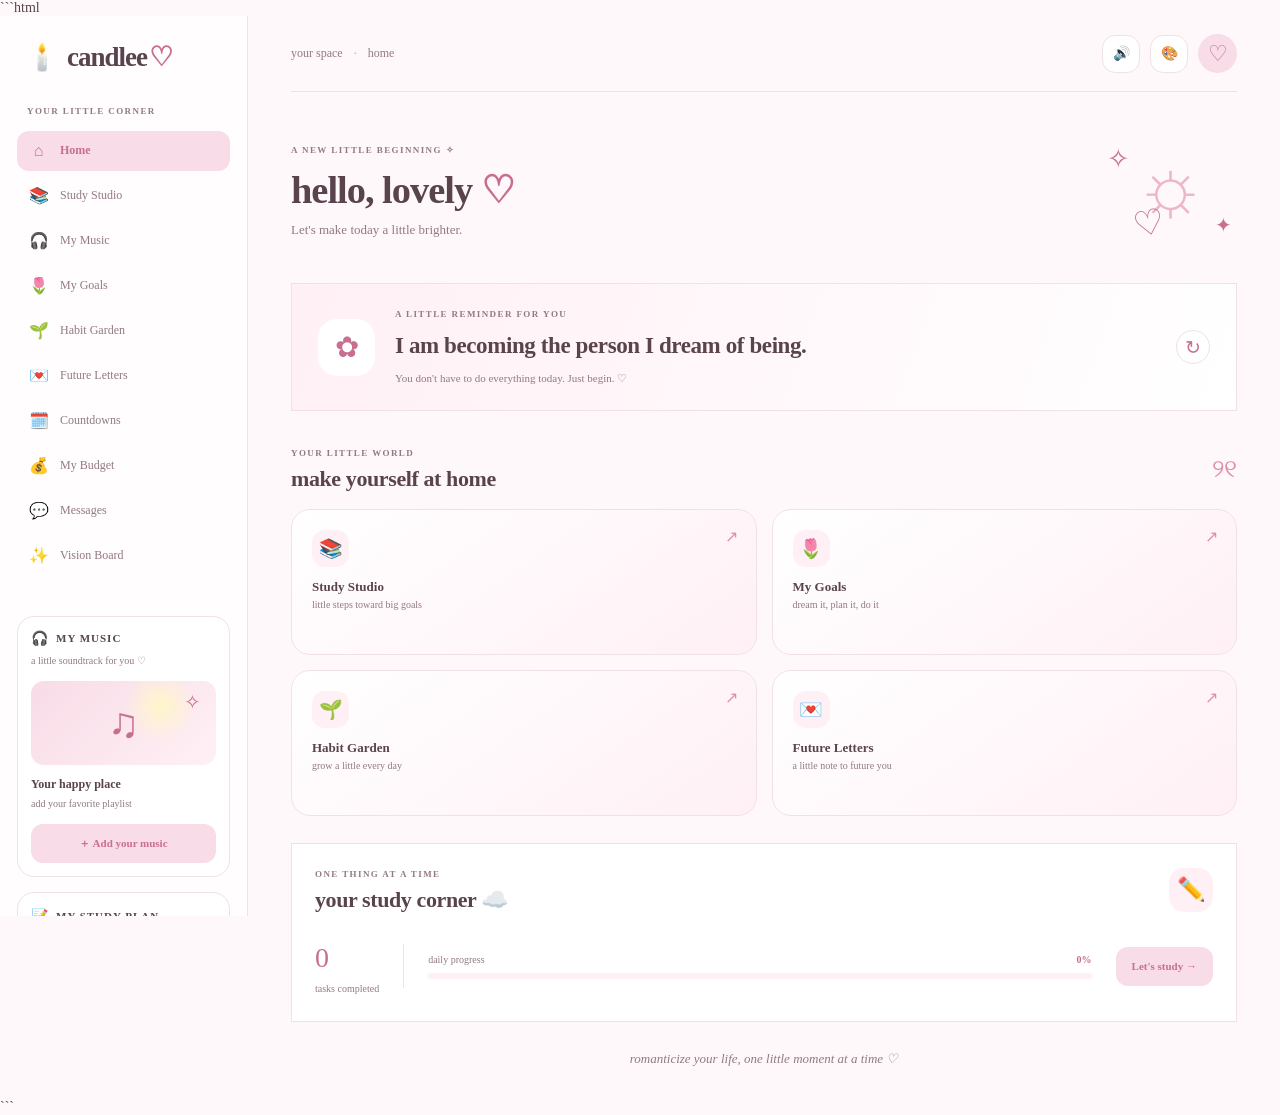
==== index.html @ 2b395d48 "Rename Index.html to index.html" ====
```html
<!DOCTYPE html>
<html lang="en">
<head>
  <meta charset="UTF-8">
  <meta name="viewport" content="width=device-width, initial-scale=1.0">

  <title>Candlee ♡ A Little Light for Your Everyday</title>

  <meta name="description" content="Your cozy personal space for studying, dreaming, building habits, and becoming who you want to be.">

  <link rel="preconnect" href="https://fonts.googleapis.com">
  <link rel="preconnect" href="https://fonts.gstatic.com" crossorigin>

  <link href="https://fonts.googleapis.com/css2?family=DM+Sans:wght@400;500;600;700&family=Playfair+Display:ital,wght@0,500;0,600;0,700;1,500&display=swap" rel="stylesheet">

  <link rel="stylesheet" href="style.css">
</head>

<body data-theme="pink">

  <div class="app-shell">

    <!-- SIDEBAR -->
    <aside class="sidebar">

      <a href="#" class="brand" aria-label="Candlee home">
        <span class="brand-icon">🕯️</span>
        <span class="brand-name">candlee<span class="brand-heart">♡</span></span>
      </a>

      <p class="sidebar-caption">YOUR LITTLE CORNER</p>

      <nav class="navigation" aria-label="Main navigation">

        <button class="nav-item active" data-page="home">
          <span>⌂</span> Home
        </button>

        <button class="nav-item" data-page="study">
          <span>📚</span> Study Studio
        </button>

        <button class="nav-item" data-page="music">
          <span>🎧</span> My Music
        </button>

        <button class="nav-item" data-page="goals">
          <span>🌷</span> My Goals
        </button>

        <button class="nav-item" data-page="habits">
          <span>🌱</span> Habit Garden
        </button>

        <button class="nav-item" data-page="letters">
          <span>💌</span> Future Letters
        </button>

        <button class="nav-item" data-page="countdowns">
          <span>🗓️</span> Countdowns
        </button>

        <button class="nav-item" data-page="budget">
          <span>💰</span> My Budget
        </button>

        <button class="nav-item" data-page="messages">
          <span>💬</span> Messages
        </button>

        <button class="nav-item" data-page="vision">
          <span>✨</span> Vision Board
        </button>

      </nav>

      <div class="sidebar-divider"></div>

      <!-- MINI MUSIC PLAYER -->
      <section class="mini-widget music-widget">

        <div class="widget-heading">
          <span>🎧</span>
          <h3>MY MUSIC</h3>
        </div>

        <p class="widget-subtitle">a little soundtrack for you ♡</p>

        <div class="music-art" aria-hidden="true">
          <span>♫</span>
          <span class="music-sparkle">✧</span>
        </div>

        <p class="music-title" id="playlist-name">Your happy place</p>
        <p class="music-description" id="playlist-description">
          add your favorite playlist
        </p>

        <button class="soft-button full-button" id="add-music-button">
          ＋ Add your music
        </button>

        <div class="music-embed" id="music-embed"></div>

        <div class="music-settings" id="music-settings" hidden>
          <label for="spotify-link">Spotify playlist link</label>

          <input
            type="url"
            id="spotify-link"
            placeholder="Paste your playlist link..."
          >

          <button class="soft-button full-button" id="save-music-button">
            Add playlist ♡
          </button>

          <button class="text-button full-button" id="cancel-music-button">
            Cancel
          </button>

          <p class="tiny-note">
            You can also explore account connection options in a future update.
          </p>
        </div>

      </section>

      <!-- MINI STUDY PLAN -->
      <section class="mini-widget study-widget">

        <button class="widget-heading study-widget-toggle" id="study-widget-toggle" aria-expanded="true">
          <span>📝</span>
          <h3>MY STUDY PLAN</h3>
          <span class="expand-icon" id="expand-icon">⌄</span>
        </button>

        <p class="widget-subtitle" id="study-date-label">
          little steps, big dreams ♡
        </p>

        <div id="mini-study-content">

          <div class="progress-info">
            <span>Today's progress</span>
            <span id="mini-progress-text">0%</span>
          </div>

          <div class="progress-track">
            <div class="progress-fill" id="mini-progress-fill"></div>
          </div>

          <div id="mini-task-list" class="mini-task-list"></div>

          <button class="text-button full-button" data-page="study">
            Open Study Studio →
          </button>

        </div>

      </section>

      <div class="sidebar-footer">
        <span class="footer-sparkle">✧</span>
        made with a little love
        <span class="footer-heart">♡</span>
      </div>

    </aside>

    <!-- MAIN CONTENT -->
    <main class="main-content">

      <header class="topbar">

        <div class="breadcrumb">
          <span>your space</span>
          <span class="breadcrumb-dot">·</span>
          <span id="current-section">home</span>
        </div>

        <div class="topbar-actions">

          <button class="icon-button" id="sound-toggle" title="Toggle button sounds" aria-label="Toggle button sounds">
            🔊
          </button>

          <button class="icon-button" id="theme-open-button" title="Change theme" aria-label="Change theme">
            🎨
          </button>

          <div class="profile-avatar" title="Your personal space">♡</div>

        </div>

      </header>

      <!-- HOME PAGE -->
      <section class="page active-page" id="page-home">

        <div class="welcome-row">

          <div>
            <p class="eyebrow">A NEW LITTLE BEGINNING ✧</p>

            <h1 id="welcome-heading">
              hello, lovely<span class="heading-flower"> ♡</span>
            </h1>

            <p class="welcome-subtitle">
              Let's make today a little brighter.
            </p>
          </div>

          <div class="welcome-decoration" aria-hidden="true">
            <span class="decoration-sun">☼</span>
            <span class="decoration-star star-one">✧</span>
            <span class="decoration-star star-two">✦</span>
            <span class="decoration-heart">♡</span>
          </div>

        </div>

        <!-- DAILY AFFIRMATION -->
        <section class="affirmation-card">

          <div class="affirmation-icon">✿</div>

          <div class="affirmation-copy">
            <p class="eyebrow">A LITTLE REMINDER FOR YOU</p>

            <h2 id="affirmation-text">
              I am becoming the person I dream of being.
            </h2>

            <p>You don't have to do everything today. Just begin. ♡</p>
          </div>

          <button class="affirmation-refresh" id="new-affirmation" title="New affirmation" aria-label="Show another affirmation">
            ↻
          </button>

        </section>

        <!-- QUICK ACCESS CARDS -->
        <div class="section-heading">

          <div>
            <p class="eyebrow">YOUR LITTLE WORLD</p>
            <h2>make yourself at home</h2>
          </div>

          <span class="heading-decoration">୨୧</span>

        </div>

        <div class="quick-grid">

          <button class="quick-card study-card" data-page="study">
            <span class="quick-icon">📚</span>
            <span class="quick-title">Study Studio</span>
            <span class="quick-description">little steps toward big goals</span>
            <span class="quick-arrow">↗</span>
          </button>

          <button class="quick-card goals-card" data-page="goals">
            <span class="quick-icon">🌷</span>
            <span class="quick-title">My Goals</span>
            <span class="quick-description">dream it, plan it, do it</span>
            <span class="quick-arrow">↗</span>
          </button>

          <button class="quick-card habits-card" data-page="habits">
            <span class="quick-icon">🌱</span>
            <span class="quick-title">Habit Garden</span>
            <span class="quick-description">grow a little every day</span>
            <span class="quick-arrow">↗</span>
          </button>

          <button class="quick-card letters-card" data-page="letters">
            <span class="quick-icon">💌</span>
            <span class="quick-title">Future Letters</span>
            <span class="quick-description">a little note to future you</span>
            <span class="quick-arrow">↗</span>
          </button>

        </div>

        <!-- STUDY SUMMARY -->
        <section class="home-study-card">

          <div class="study-summary-top">

            <div>
              <p class="eyebrow">ONE THING AT A TIME</p>
              <h2>your study corner ☁️</h2>
            </div>

            <span class="study-summary-icon">✏️</span>

          </div>

          <div class="study-summary-bottom">

            <div>
              <p class="summary-number" id="home-task-count">0</p>
              <p class="summary-label">tasks completed</p>
            </div>

            <div class="summary-divider"></div>

            <div class="summary-progress-area">
              <div class="progress-info">
                <span>daily progress</span>
                <span id="home-progress-text">0%</span>
              </div>

              <div class="progress-track">
                <div class="progress-fill" id="home-progress-fill"></div>
              </div>
            </div>

            <button class="soft-button" data-page="study">
              Let's study →
            </button>

          </div>

        </section>

        <p class="bottom-note">
          romanticize your life, one little moment at a time ♡
        </p>

      </section>

      <!-- STUDY STUDIO -->
      <section class="page" id="page-study">

        <div class="page-intro">
          <p class="eyebrow">YOUR COZY PRODUCTIVITY CORNER</p>
          <h1>Study Studio <span>📚</span></h1>
          <p>Small steps count. Let's make studying feel a little sweeter.</p>
        </div>

        <div class="study-layout">

          <section class="content-card study-tasks-card">

            <div class="card-title-row">
              <div>
                <p class="eyebrow">YOUR CHECKLIST</p>
                <h2>today's little tasks</h2>
              </div>

              <span>✿</span>
            </div>

            <form id="new-task-form" class="new-task-form">
              <label class="visually-hidden" for="new-task-input">New study task</label>

              <input
                type="text"
                id="new-task-input"
                placeholder="Add something to study..."
                maxlength="120"
                required
              >

              <button type="submit" class="soft-button">＋ Add</button>
            </form>

            <div class="full-task-list" id="full-task-list"></div>

            <p class="tiny-note">
              Your checklist is shared with the mini plan in your sidebar.
            </p>

          </section>

          <section class="content-card timer-card">

            <p class="eyebrow">A LITTLE FOCUS TIME</p>
            <h2>cozy focus timer ☁️</h2>

            <div class="timer-decoration">♡</div>

            <div class="timer-display" id="timer-display">25:00</div>

            <p class="timer-caption" id="timer-caption">one thing at a time.</p>

            <div class="timer-controls">
              <button class="soft-button" id="timer-start">Start</button>
              <button class="outline-button" id="timer-reset">Reset</button>
            </div>

            <div class="timer-presets">
              <button data-minutes="15">15 min</button>
              <button class="selected" data-minutes="25">25 min</button>
              <button data-minutes="45">45 min</button>
            </div>

          </section>

        </div>

        <section class="content-card study-coming-soon">

          <p class="eyebrow">MORE GOOD THINGS ARE GROWING</p>
          <h2>Your Study Studio is just getting started ✨</h2>

          <div class="coming-soon-grid">
            <div>🗂️<span>Flashcards</span></div>
            <div>✍️<span>Digital notes</span></div>
            <div>📝<span>Quiz maker</span></div>
            <div>📅<span>Study planner</span></div>
          </div>

        </section>

      </section>

      <!-- MUSIC PAGE -->
      <section class="page" id="page-music">

        <div class="page-intro">
          <p class="eyebrow">YOUR OWN LITTLE SOUNDTRACK</p>
          <h1>My Music <span>🎧</span></h1>
          <p>Choose the songs that make your world feel like yours.</p>
        </div>

        <section class="content-card">

          <h2>Bring your favorite playlist ♡</h2>

          <p class="body-copy">
            Add a Spotify playlist using its link. Candlee will display the official Spotify player.
          </p>

          <button class="soft-button" id="music-page-add">
            ＋ Add a Spotify playlist
          </button>

          <div id="music-page-embed" class="music-page-embed"></div>

          <div class="music-options-note">
            <span>🎵</span>
            <div>
              <strong>Your music, your way.</strong>
              <p>Connecting a Spotify account for playlist selection can be added in a later development phase.</p>
            </div>
          </div>

        </section>

      </section>

      <!-- GOALS PAGE -->
      <section class="page" id="page-goals">

        <div class="page-intro">
          <p class="eyebrow">DREAM A LITTLE BIGGER</p>
          <h1>My Goals <span>🌷</span></h1>
          <p>Your dreams deserve a little space to grow.</p>
        </div>

        <section class="content-card">

          <h2>My little goals</h2>

          <form id="goal-form" class="new-task-form">
            <label class="visually-hidden" for="goal-input">New goal</label>
            <input id="goal-input" type="text" placeholder="What's something you want to achieve?" maxlength="160" required>
            <button class="soft-button" type="submit">＋ Add goal</button>
          </form>

          <div id="goal-list" class="goal-list"></div>

        </section>

      </section>

      <!-- HABITS PAGE -->
      <section class="page" id="page-habits">

        <div class="page-intro">
          <p class="eyebrow">GENTLE GROWTH</p>
          <h1>Habit Garden <span>🌱</span></h1>
          <p>You don't need to bloom all at once.</p>
        </div>

        <section class="content-card">

          <h2>Today's habits</h2>

          <form id="habit-form" class="new-task-form">
            <label class="visually-hidden" for="habit-input">New daily habit</label>
            <input id="habit-input" type="text" placeholder="A habit you want to build..." maxlength="120" required>
            <button class="soft-button" type="submit">＋ Add habit</button>
          </form>

          <div id="habit-list" class="habit-list"></div>

        </section>

      </section>

      <!-- FUTURE LETTERS PAGE -->
      <section class="page" id="page-letters">

        <div class="page-intro">
          <p class="eyebrow">A LITTLE LOVE THROUGH TIME</p>
          <h1>Future Letters <span>💌</span></h1>
          <p>Leave a little piece of today's you for tomorrow's you.</p>
        </div>

        <section class="content-card">

          <h2>Write to your future self</h2>

          <form id="letter-form" class="stacked-form">

            <label for="letter-title">Letter title</label>
            <input id="letter-title" type="text" maxlength="100" placeholder="Dear future me..." required>

            <label for="letter-date">When should it open?</label>
            <input id="letter-date" type="date" required>

            <label for="letter-body">Your letter</label>
            <textarea id="letter-body" rows="6" maxlength="5000" placeholder="Write anything your heart needs to say..." required></textarea>

            <button type="submit" class="soft-button">Seal my letter 💌</button>

          </form>

          <div id="letter-list" class="letter-list"></div>

          <p class="security-note">
            Early preview: letters are stored in this browser and hidden until their date.
            This first version does not provide secure, server-enforced locking.
            Do not use it for secrets that must remain inaccessible before the opening date.
          </p>

        </section>

      </section>

      <!-- COUNTDOWNS PAGE -->
      <section class="page" id="page-countdowns">

        <div class="page-intro">
          <p class="eyebrow">ONE DAY AT A TIME</p>
          <h1>Countdowns <span>🗓️</span></h1>
          <p>Keep the important little moments in sight.</p>
        </div>

        <section class="content-card">

          <h2>Something to look forward to</h2>

          <form id="countdown-form" class="new-task-form">
            <label class="visually-hidden" for="countdown-title">Countdown title</label>
            <input id="countdown-title" type="text" placeholder="Exam, birthday, appointment..." maxlength="100" required>

            <label class="visually-hidden" for="countdown-date">Countdown date</label>
            <input id="countdown-date" type="datetime-local" required>

            <button type="submit" class="soft-button">＋ Add</button>
          </form>

          <div id="countdown-list" class="countdown-list"></div>

        </section>

      </section>

      <!-- BUDGET PAGE -->
      <section class="page" id="page-budget">

        <div class="page-intro">
          <p class="eyebrow">A LITTLE FINANCIAL PEACE</p>
          <h1>My Budget <span>💰</span></h1>
          <p>Small savings can grow into beautiful things.</p>
        </div>

        <section class="content-card">

          <h2>Your savings corner</h2>

          <div class="budget-summary">

            <div>
              <p class="eyebrow">TOTAL SAVED</p>
              <h2 id="budget-total">$0.00</h2>
            </div>

            <div>
              <p class="eyebrow">SAVINGS GOAL</p>
              <h2 id="budget-goal-display">$100.00</h2>
            </div>

          </div>

          <form id="budget-goal-form" class="new-task-form">
            <label class="visually-hidden" for="budget-goal-input">Savings goal in dollars</label>
            <input id="budget-goal-input" type="number" min="0" step="0.01" placeholder="Set savings goal ($)" required>
            <button class="soft-button" type="submit">Set goal</button>
          </form>

          <div class="progress-track budget-progress">
            <div class="progress-fill" id="budget-progress-fill"></div>
          </div>

          <form id="budget-entry-form" class="new-task-form budget-entry-form">
            <label class="visually-hidden" for="budget-entry-name">Transaction description</label>
            <input id="budget-entry-name" type="text" placeholder="What did you save or spend?" maxlength="120" required>

            <label class="visually-hidden" for="budget-entry-amount">Transaction amount</label>
            <input id="budget-entry-amount" type="number" min="0.01" step="0.01" placeholder="Amount ($)" required>

            <label class="visually-hidden" for="budget-entry-type">Transaction type</label>
            <select id="budget-entry-type">
              <option value="income">Saved / earned</option>
              <option value="expense">Spent</option>
            </select>

            <button type="submit" class="soft-button">＋ Add</button>
          </form>

          <div id="budget-entry-list" class="budget-entry-list"></div>

          <p class="security-note">
            This demo stores budget entries in this browser only. Avoid entering sensitive financial details.
          </p>

        </section>

      </section>

      <!-- MESSAGES PAGE -->
      <section class="page" id="page-messages">

        <div class="page-intro">
          <p class="eyebrow">A LITTLE NOTE CAN MEAN A LOT</p>
          <h1>Messages <span>💬</span></h1>
          <p>Make someone's day with a little kindness.</p>
        </div>

        <section class="content-card">

          <div class="message-placeholder">💌</div>

          <h2>Your message corner is coming soon.</h2>

          <p class="body-copy">
            We're saving this space for cute messages, customizable fonts, and themes.
            Real private messaging will need secure user accounts and a backend.
          </p>

          <div class="coming-soon-grid">
            <div>💗<span>Choose a theme</span></div>
            <div>✍️<span>Pick a font</span></div>
            <div>🎀<span>Send a note</span></div>
          </div>

        </section>

      </section>

      <!-- VISION BOARD PAGE -->
      <section class="page" id="page-vision">

        <div class="page-intro">
          <p class="eyebrow">PICTURE THE LIFE YOU WANT</p>
          <h1>Vision Board <span>✨</span></h1>
          <p>A little reminder of the things you're growing toward.</p>
        </div>

        <section class="content-card">

          <h2>Your dreams belong here</h2>

          <form id="vision-form" class="stacked-form">

            <label for="vision-title">Dream or intention</label>
            <input id="vision-title" type="text" maxlength="120" placeholder="My dream life includes..." required>

            <label for="vision-note">A little description</label>
            <textarea id="vision-note" rows="3" maxlength="500" placeholder="Why does this matter to me?"></textarea>

            <button type="submit" class="soft-button">＋ Add to my board</button>

          </form>

          <div id="vision-list" class="vision-list"></div>

        </section>

      </section>

      <!-- THEME MODAL -->
      <div class="modal-backdrop" id="theme-modal" hidden>

        <section class="theme-modal" role="dialog" aria-modal="true" aria-labelledby="theme-modal-title">

          <div class="modal-heading">
            <div>
              <p class="eyebrow">MAKE YOURSELF AT HOME</p>
              <h2 id="theme-modal-title">Choose your vibe 🎨</h2>
            </div>

            <button class="icon-button" id="theme-close-button" aria-label="Close theme chooser">×</button>
          </div>

          <div class="theme-grid">

            <button class="theme-choice" data-theme-choice="pink">
              <span class="theme-swatch pink-swatch"></span>
              <span>Cotton Candy</span>
            </button>

            <button class="theme-choice" data-theme-choice="cream">
              <span class="theme-swatch cream-swatch"></span>
              <span>Cloud Nine</span>
            </button>

            <button class="theme-choice" data-theme-choice="burgundy">
              <span class="theme-swatch burgundy-swatch"></span>
              <span>Cherry Cola</span>
            </button>

            <button class="theme-choice" data-theme-choice="navy">
              <span class="theme-swatch navy-swatch"></span>
              <span>Midnight</span>
            </button>

            <button class="theme-choice" data-theme-choice="yellow">
              <span class="theme-swatch yellow-swatch"></span>
              <span>Lemon Drop</span>
            </button>

            <button class="theme-choice" data-theme-choice="brown">
              <span class="theme-swatch brown-swatch"></span>
              <span>Teddy Bear</span>
            </button>

            <button class="theme-choice" data-theme-choice="lavender">
              <span class="theme-swatch lavender-swatch"></span>
              <span>Lavender Haze</span>
            </button>

            <button class="theme-choice" data-theme-choice="dark">
              <span class="theme-swatch dark-swatch"></span>
              <span>Dark Mode</span>
            </button>

          </div>

          <p class="tiny-note">Your selected theme is saved in this browser.</p>

        </section>

      </div>

      <!-- TOAST NOTIFICATIONS -->
      <div class="toast" id="toast" role="status" aria-live="polite"></div>

      <footer class="mobile-footer">
        candlee ♡ a little light for your everyday
      </footer>

    </main>

  </div>

  <script src="script.js"></script>

</body>
</html>
```
---- style.css ----
```css
/* =========================================
   CANDLEE ♡
   A little light for your everyday.
   ========================================= */

:root {
  --background: #fff8fa;
  --sidebar: #fffdfd;
  --surface: #ffffff;
  --surface-soft: #fff0f5;
  --accent: #df8da8;
  --accent-strong: #c86f91;
  --accent-light: #f8dce7;
  --text: #59434d;
  --text-soft: #927985;
  --border: #f0e1e7;
  --shadow: 0 8px 28px rgba(151, 96, 119, 0.08);
  --shadow-hover: 0 12px 32px rgba(151, 96, 119, 0.13);
  --radius: 22px;
  --font-body: "DM Sans", sans-serif;
  --font-heading: "Playfair Display", serif;
}

body[data-theme="pink"] {
  --background: #fff8fa;
  --sidebar: #fffdfd;
  --surface: #ffffff;
  --surface-soft: #fff0f5;
  --accent: #df8da8;
  --accent-strong: #c86f91;
  --accent-light: #f8dce7;
  --text: #59434d;
  --text-soft: #927985;
  --border: #f0e1e7;
}

body[data-theme="cream"] {
  --background: #faf5eb;
  --sidebar: #fffaf0;
  --surface: #fffdf8;
  --surface-soft: #f5eddd;
  --accent: #b99a70;
  --accent-strong: #94764d;
  --accent-light: #eadbc2;
  --text: #5b4a39;
  --text-soft: #94816b;
  --border: #e9decc;
}

body[data-theme="burgundy"] {
  --background: #fbf1f3;
  --sidebar: #fffafb;
  --surface: #ffffff;
  --surface-soft: #f4dfe5;
  --accent: #a54d68;
  --accent-strong: #81344e;
  --accent-light: #e8c0cd;
  --text: #54313e;
  --text-soft: #916d7a;
  --border: #ead4dc;
}

body[data-theme="navy"] {
  --background: #f0f4fb;
  --sidebar: #f9fbff;
  --surface: #ffffff;
  --surface-soft: #e4ebf8;
  --accent: #718cbf;
  --accent-strong: #4f6b9f;
  --accent-light: #d1ddf1;
  --text: #354561;
  --text-soft: #7787a2;
  --border: #dce4f2;
}

body[data-theme="yellow"] {
  --background: #fffbed;
  --sidebar: #fffef8;
  --surface: #ffffff;
  --surface-soft: #fff4c9;
  --accent: #d5ad43;
  --accent-strong: #ac8626;
  --accent-light: #f7e6a1;
  --text: #65542c;
  --text-soft: #9b895d;
  --border: #f0e5be;
}

body[data-theme="brown"] {
  --background: #f8f1eb;
  --sidebar: #fffaf5;
  --surface: #ffffff;
  --surface-soft: #eee0d3;
  --accent: #a98061;
  --accent-strong: #805a3d;
  --accent-light: #e4cbb6;
  --text: #554236;
  --text-soft: #927966;
  --border: #e8d9cb;
}

body[data-theme="lavender"] {
  --background: #f8f4ff;
  --sidebar: #fdfbff;
  --surface: #ffffff;
  --surface-soft: #eee5ff;
  --accent: #a28acb;
  --accent-strong: #8065b0;
  --accent-light: #ded0f5;
  --text: #514466;
  --text-soft: #897ba2;
  --border: #e7ddf4;
}

body[data-theme="dark"] {
  --background: #19171e;
  --sidebar: #211e28;
  --surface: #27232f;
  --surface-soft: #342b3c;
  --accent: #d69ab9;
  --accent-strong: #efb5d0;
  --accent-light: #493044;
  --text: #f6eaf1;
  --text-soft: #c1adbd;
  --border: #403543;
  --shadow: 0 8px 28px rgba(0, 0, 0, 0.15);
  --shadow-hover: 0 12px 32px rgba(0, 0, 0, 0.25);
}

/* RESET */

* {
  box-sizing: border-box;
}

html {
  scroll-behavior: smooth;
}

body {
  margin: 0;
  min-width: 320px;
  background: var(--background);
  color: var(--text);
  font-family: var(--font-body);
  font-size: 14px;
  transition: background 0.25s ease, color 0.25s ease;
}

button,
input,
textarea,
select {
  font: inherit;
}

button {
  color: inherit;
}

button:focus-visible,
input:focus-visible,
textarea:focus-visible,
select:focus-visible {
  outline: 3px solid var(--accent-light);
  outline-offset: 3px;
}

button:disabled {
  opacity: 0.55;
  cursor: not-allowed;
}

button,
a {
  -webkit-tap-highlight-color: transparent;
}

button {
  cursor: pointer;
}

[hidden] {
  display: none !important;
}

h1,
h2,
h3,
p {
  margin-top: 0;
}

h1,
h2 {
  font-family: var(--font-heading);
  font-weight: 600;
}

h1 {
  font-size: clamp(28px, 3vw, 39px);
  letter-spacing: -1px;
}

h2 {
  font-size: 22px;
  letter-spacing: -0.4px;
}

h3 {
  font-size: 11px;
  letter-spacing: 1px;
}

p {
  line-height: 1.65;
}

button:focus-visible,
a:focus-visible {
  outline-color: var(--accent);
}

/* LAYOUT */

.app-shell {
  display: grid;
  grid-template-columns: 248px minmax(0, 1fr);
  min-height: 100vh;
}

.sidebar {
  position: sticky;
  top: 0;
  display: flex;
  flex-direction: column;
  align-self: start;
  height: 100vh;
  min-height: 650px;
  overflow-y: auto;
  padding: 25px 17px 18px;
  background: var(--sidebar);
  border-right: 1px solid var(--border);
}

.main-content {
  min-width: 0;
  padding: 0 43px 30px;
}

.topbar {
  height: 76px;
  display: flex;
  align-items: center;
  justify-content: space-between;
  border-bottom: 1px solid var(--border);
  margin-bottom: 34px;
}

.breadcrumb {
  color: var(--text-soft);
  text-transform: lowercase;
  font-size: 12px;
}

.breadcrumb-dot {
  padding: 0 8px;
  color: var(--accent);
}

.topbar-actions {
  display: flex;
  align-items: center;
  gap: 10px;
}

.icon-button {
  display: grid;
  place-items: center;
  width: 38px;
  height: 38px;
  border: 1px solid var(--border);
  border-radius: 13px;
  background: var(--surface);
  transition: transform 0.2s ease, background 0.2s ease;
}

.icon-button:hover {
  transform: translateY(-2px);
  background: var(--surface-soft);
}

.profile-avatar {
  display: grid;
  place-items: center;
  width: 39px;
  height: 39px;
  border-radius: 50%;
  background: var(--accent-light);
  color: var(--accent-strong);
  font-family: var(--font-heading);
  font-size: 22px;
}

/* BRAND */

.brand {
  display: flex;
  align-items: center;
  gap: 9px;
  padding: 0 9px;
  margin-bottom: 31px;
  color: var(--text);
  text-decoration: none;
}

.brand-icon {
  font-size: 26px;
}

.brand-name {
  font-family: var(--font-heading);
  font-size: 27px;
  font-weight: 700;
  letter-spacing: -1px;
}

.brand-heart {
  color: var(--accent-strong);
  margin-left: 2px;
}

.sidebar-caption,
.eyebrow {
  color: var(--text-soft);
  font-size: 9px;
  font-weight: 700;
  letter-spacing: 1.4px;
}

.sidebar-caption {
  margin: 0 10px 12px;
}

.navigation {
  display: grid;
  gap: 4px;
}

.nav-item {
  display: flex;
  align-items: center;
  gap: 12px;
  width: 100%;
  padding: 11px 12px;
  border: 0;
  border-radius: 12px;
  background: transparent;
  color: var(--text-soft);
  text-align: left;
  font-size: 12px;
  transition: background 0.2s ease, color 0.2s ease, transform 0.2s ease;
}

.nav-item > span {
  display: inline-grid;
  place-items: center;
  width: 19px;
  font-size: 16px;
}

.nav-item:hover {
  background: var(--surface-soft);
  color: var(--text);
}

.nav-item.active {
  background: var(--accent-light);
  color: var(--accent-strong);
  font-weight: 700;
}

.sidebar-divider {
  height: 1px;
  margin: 20px 5px;
  background: var(--border);
}

/* SIDEBAR WIDGETS */

.mini-widget {
  padding: 13px;
  margin-bottom: 15px;
  border: 1px solid var(--border);
  border-radius: 17px;
  background: var(--surface);
}

.widget-heading {
  display: flex;
  align-items: center;
  gap: 8px;
}

.widget-heading h3 {
  margin: 0;
  color: var(--text);
}

.widget-subtitle {
  margin: 6px 0 12px;
  color: var(--text-soft);
  font-size: 10px;
}

.music-art {
  position: relative;
  display: grid;
  place-items: center;
  height: 84px;
  overflow: hidden;
  border-radius: 13px;
  background:
    radial-gradient(circle at 70% 30%, #fff6c9 0, transparent 25%),
    linear-gradient(135deg, var(--accent-light), var(--surface-soft));
  color: var(--accent-strong);
}

.music-art > span:first-child {
  font-family: var(--font-heading);
  font-size: 42px;
}

.music-sparkle {
  position: absolute;
  top: 9px;
  right: 15px;
  font-size: 20px;
}

.music-title {
  margin: 10px 0 1px;
  font-size: 12px;
  font-weight: 700;
}

.music-description {
  margin-bottom: 11px;
  color: var(--text-soft);
  font-size: 10px;
}

.soft-button,
.outline-button {
  display: inline-flex;
  align-items: center;
  justify-content: center;
  gap: 7px;
  min-height: 39px;
  padding: 10px 15px;
  border: 1px solid transparent;
  border-radius: 12px;
  background: var(--accent-light);
  color: var(--accent-strong);
  font-size: 11px;
  font-weight: 700;
  transition: transform 0.2s ease, box-shadow 0.2s ease, background 0.2s ease;
}

.soft-button:hover {
  transform: translateY(-2px);
  box-shadow: var(--shadow);
  background: var(--surface-soft);
}

.outline-button {
  background: transparent;
  border-color: var(--border);
  color: var(--text-soft);
}

.outline-button:hover {
  background: var(--surface-soft);
}

.full-button {
  width: 100%;
}

.text-button {
  padding: 7px 5px;
  border: 0;
  background: transparent;
  color: var(--accent-strong);
  font-size: 10px;
  font-weight: 600;
}

.text-button:hover {
  text-decoration: underline;
}

.music-settings {
  display: grid;
  gap: 9px;
  margin-top: 12px;
}

.music-settings label {
  font-size: 10px;
  font-weight: 700;
}

.music-settings input {
  width: 100%;
  min-width: 0;
  padding: 9px;
  border: 1px solid var(--border);
  border-radius: 9px;
  background: var(--background);
  color: var(--text);
  font-size: 10px;
}

.tiny-note {
  margin: 9px 0 0;
  color: var(--text-soft);
  font-size: 10px;
  line-height: 1.5;
}

.music-embed iframe {
  width: 100%;
  height: 152px;
  margin-top: 10px;
  border: 0;
  border-radius: 12px;
}

.study-widget {
  padding-bottom: 12px;
}

.study-widget-toggle {
  width: 100%;
  padding: 0;
  border: 0;
  background: transparent;
  text-align: left;
}

.study-widget-toggle h3 {
  flex: 1;
}

.expand-icon {
  color: var(--text-soft);
  font-size: 17px;
}

.progress-info {
  display: flex;
  align-items: center;
  justify-content: space-between;
  gap: 8px;
  color: var(--text-soft);
  font-size: 10px;
}

.progress-info span:last-child {
  color: var(--accent-strong);
  font-weight: 700;
}

.progress-track {
  width: 100%;
  height: 6px;
  margin: 8px 0 13px;
  overflow: hidden;
  border-radius: 99px;
  background: var(--surface-soft);
}

.progress-fill {
  width: 0%;
  height: 100%;
  border-radius: inherit;
  background: linear-gradient(90deg, var(--accent), var(--accent-strong));
  transition: width 0.3s ease;
}

.mini-task-list {
  display: grid;
  gap: 9px;
  margin: 12px 0;
}

.mini-task {
  display: flex;
  align-items: flex-start;
  gap: 8px;
  color: var(--text-soft);
  font-size: 10px;
  line-height: 1.4;
  overflow-wrap: anywhere;
}

.mini-task input,
.full-task input,
.habit-item input {
  flex: 0 0 auto;
  accent-color: var(--accent-strong);
  cursor: pointer;
}

.mini-task span,
.full-task span,
.habit-item span {
  overflow-wrap: anywhere;
}

.mini-task.completed span,
.full-task.completed span,
.habit-item.completed span {
  color: var(--text-soft);
  text-decoration: line-through;
  opacity: 0.7;
}

.sidebar-footer {
  margin-top: auto;
  padding: 22px 5px 4px;
  color: var(--text-soft);
  font-size: 9px;
  text-align: center;
}

.footer-sparkle,
.footer-heart {
  color: var(--accent);
}

/* HOME */

.page {
  display: none;
  animation: fade-in 0.3s ease;
}

.page.active-page {
  display: block;
}

@keyframes fade-in {
  from {
    opacity: 0;
    transform: translateY(5px);
  }

  to {
    opacity: 1;
    transform: translateY(0);
  }
}

.welcome-row {
  position: relative;
  display: flex;
  align-items: center;
  justify-content: space-between;
  min-height: 132px;
  margin-bottom: 25px;
}

.welcome-row .eyebrow {
  margin-bottom: 9px;
}

.welcome-row h1 {
  margin-bottom: 7px;
}

.heading-flower {
  color: var(--accent-strong);
}

.welcome-subtitle {
  margin-bottom: 0;
  color: var(--text-soft);
  font-size: 13px;
}

.welcome-decoration {
  position: relative;
  width: 140px;
  height: 115px;
  flex: 0 0 auto;
}

.decoration-sun {
  position: absolute;
  top: 6px;
  right: 30px;
  color: var(--accent);
  font-size: 80px;
  opacity: 0.6;
}

.decoration-star {
  position: absolute;
  color: var(--accent-strong);
}

.star-one {
  top: 8px;
  left: 10px;
  font-size: 27px;
}

.star-two {
  right: 5px;
  bottom: 13px;
  font-size: 20px;
}

.decoration-heart {
  position: absolute;
  left: 36px;
  bottom: 6px;
  color: var(--accent-strong);
  font-family: var(--font-heading);
  font-size: 35px;
  transform: rotate(-12deg);
}

/* AFFIRMATION */

.affirmation-card {
  position: relative;
  display: flex;
  align-items: center;
  gap: 20px;
  padding: 23px 26px;
  margin-bottom: 35px;
  overflow: hidden;
  border: 1px solid var(--border);
  border-radius: var(--radius);
  background: linear-gradient(110deg, var(--surface-soft), var(--surface));
}

.affirmation-icon {
  display: grid;
  place-items: center;
  width: 57px;
  height: 57px;
  flex: 0 0 auto;
  border-radius: 19px;
  background: var(--surface);
  color: var(--accent-strong);
  font-size: 29px;
}

.affirmation-copy {
  min-width: 0;
  padding-right: 15px;
}

.affirmation-copy .eyebrow {
  margin-bottom: 8px;
}

.affirmation-copy h2 {
  margin-bottom: 7px;
  font-size: clamp(17px, 2vw, 23px);
  line-height: 1.4;
}

.affirmation-copy p:last-child {
  margin-bottom: 0;
  color: var(--text-soft);
  font-size: 11px;
}

.affirmation-refresh {
  display: grid;
  place-items: center;
  width: 34px;
  height: 34px;
  flex: 0 0 auto;
  margin-left: auto;
  border: 1px solid var(--border);
  border-radius: 50%;
  background: var(--surface);
  color: var(--accent-strong);
  font-size: 19px;
}

.affirmation-refresh:hover {
  transform: rotate(35deg);
}

/* SECTION HEADINGS */

.section-heading,
.card-title-row,
.study-summary-top {
  display: flex;
  align-items: center;
  justify-content: space-between;
  gap: 15px;
}

.section-heading {
  margin-bottom: 17px;
}

.section-heading .eyebrow,
.card-title-row .eyebrow,
.study-summary-top .eyebrow {
  margin-bottom: 5px;
}

.section-heading h2,
.card-title-row h2,
.study-summary-top h2 {
  margin-bottom: 0;
}

.heading-decoration {
  color: var(--accent);
  font-size: 25px;
}

/* QUICK CARDS */

.quick-grid {
  display: grid;
  grid-template-columns: repeat(2, minmax(0, 1fr));
  gap: 15px;
  margin-bottom: 27px;
}

.quick-card {
  position: relative;
  display: flex;
  flex-direction: column;
  align-items: flex-start;
  min-height: 146px;
  padding: 20px;
  overflow: hidden;
  border: 1px solid var(--border);
  border-radius: 19px;
  background: var(--surface);
  text-align: left;
  transition: transform 0.22s ease, box-shadow 0.22s ease;
}

.quick-card:hover {
  transform: translateY(-4px);
  box-shadow: var(--shadow-hover);
}

.quick-icon {
  display: grid;
  place-items: center;
  width: 37px;
  height: 37px;
  margin-bottom: 12px;
  border-radius: 13px;
  background: var(--surface-soft);
  font-size: 19px;
}

.quick-title {
  margin-bottom: 4px;
  font-size: 13px;
  font-weight: 700;
}

.quick-description {
  color: var(--text-soft);
  font-size: 10px;
}

.quick-arrow {
  position: absolute;
  top: 17px;
  right: 18px;
  color: var(--accent);
  font-size: 16px;
}

.study-card {
  background: linear-gradient(145deg, var(--surface), var(--surface-soft));
}

.goals-card {
  background: linear-gradient(145deg, var(--surface), var(--surface-soft));
}

.habits-card {
  background: linear-gradient(145deg, var(--surface), var(--surface-soft));
}

.letters-card {
  background: linear-gradient(145deg, var(--surface), var(--surface-soft));
}

/* STUDY SUMMARY */

.home-study-card {
  padding: 23px;
  border: 1px solid var(--border);
  border-radius: var(--radius);
  background: var(--surface);
}

.study-summary-icon {
  display: grid;
  place-items: center;
  width: 44px;
  height: 44px;
  border-radius: 15px;
  background: var(--surface-soft);
  font-size: 23px;
}

.study-summary-bottom {
  display: flex;
  align-items: center;
  gap: 24px;
  margin-top: 22px;
}

.summary-number {
  margin-bottom: 0;
  font-family: var(--font-heading);
  font-size: 28px;
  color: var(--accent-strong);
}

.summary-label {
  margin-bottom: 0;
  color: var(--text-soft);
  font-size: 10px;
}

.summary-divider {
  width: 1px;
  height: 44px;
  background: var(--border);
}

.summary-progress-area {
  flex: 1;
  min-width: 90px;
}

.summary-progress-area .progress-track {
  margin-bottom: 0;
}

.bottom-note {
  margin: 26px 0 0;
  color: var(--text-soft);
  font-family: var(--font-heading);
  font-size: 13px;
  font-style: italic;
  text-align: center;
}

/* OTHER PAGES */

.page-intro {
  margin-bottom: 26px;
}

.page-intro .eyebrow {
  margin-bottom: 9px;
}

.page-intro h1 {
  margin-bottom: 8px;
}

.page-intro h1 span {
  font-family: var(--font-body);
  font-size: 27px;
}

.page-intro > p:last-child {
  margin-bottom: 0;
  color: var(--text-soft);
  font-size: 12px;
}

.content-card {
  padding: 26px;
  margin-bottom: 22px;
  border: 1px solid var(--border);
  border-radius: var(--radius);
  background: var(--surface);
  box-shadow: var(--shadow);
}

.content-card > h2 {
  margin-bottom: 10px;
}

.body-copy {
  color: var(--text-soft);
  font-size: 12px;
}

.music-page-embed {
  margin-top: 20px;
}

.music-page-embed iframe {
  display: block;
  width: 100%;
  height: 352px;
  border: 0;
  border-radius: 14px;
}

.music-options-note {
  display: flex;
  align-items: flex-start;
  gap: 12px;
  padding: 15px;
  margin-top: 20px;
  border-radius: 14px;
  background: var(--surface-soft);
}

.music-options-note > span {
  font-size: 22px;
}

.music-options-note strong {
  font-size: 12px;
}

.music-options-note p {
  margin: 5px 0 0;
  color: var(--text-soft);
  font-size: 11px;
}

/* FORMS */

.new-task-form {
  display: flex;
  align-items: center;
  gap: 9px;
  margin: 20px 0;
}

input,
textarea,
select {
  min-width: 0;
  padding: 12px 13px;
  border: 1px solid var(--border);
  border-radius: 11px;
  background: var(--background);
  color: var(--text);
  font-size: 12px;
}

input::placeholder,
textarea::placeholder {
  color: var(--text-soft);
  opacity: 0.8;
}

.new-task-form > input[type="text"],
.new-task-form > input[type="url"] {
  flex: 1;
}

.new-task-form > input[type="number"] {
  width: 145px;
}

.new-task-form > input[type="datetime-local"] {
  width: 210px;
}

.new-task-form select {
  width: 145px;
}

.stacked-form {
  display: grid;
  gap: 10px;
  margin-top: 20px;
}

.stacked-form label {
  margin-top: 5px;
  font-size: 11px;
  font-weight: 700;
}

.stacked-form input,
.stacked-form textarea {
  width: 100%;
}

.stacked-form textarea {
  resize: vertical;
  line-height: 1.7;
}

.visually-hidden {
  position: absolute;
  width: 1px;
  height: 1px;
  padding: 0;
  margin: -1px;
  overflow: hidden;
  clip: rect(0, 0, 0, 0);
  white-space: nowrap;
  border: 0;
}

/* TASKS */

.full-task-list,
.goal-list,
.habit-list,
.letter-list,
.countdown-list,
.budget-entry-list,
.vision-list {
  display: grid;
  gap: 11px;
  margin-top: 18px;
}

.full-task,
.goal-item,
.habit-item,
.letter-item,
.countdown-item,
.budget-entry,
.vision-item {
  display: flex;
  align-items: center;
  gap: 12px;
  padding: 13px 14px;
  border: 1px solid var(--border);
  border-radius: 13px;
  background: var(--background);
}

.full-task {
  display: flex;
  justify-content: space-between;
}

.full-task-label {
  display: flex;
  align-items: flex-start;
  gap: 10px;
  min-width: 0;
  flex: 1;
  font-size: 12px;
  line-height: 1.6;
  overflow-wrap: anywhere;
}

.delete-button {
  display: grid;
  place-items: center;
  width: 30px;
  height: 30px;
  flex: 0 0 auto;
  border: 0;
  border-radius: 9px;
  background: transparent;
  color: var(--text-soft);
  font-size: 17px;
}

.delete-button:hover {
  background: var(--surface-soft);
  color: var(--accent-strong);
}

.empty-message {
  padding: 18px 12px;
  color: var(--text-soft);
  font-size: 12px;
  text-align: center;
}

/* TIMER */

.study-layout {
  display: grid;
  grid-template-columns: minmax(0, 1.3fr) minmax(230px, 0.7fr);
  align-items: start;
  gap: 18px;
}

.study-tasks-card,
.timer-card {
  min-width: 0;
}

.timer-card {
  text-align: center;
  background: linear-gradient(160deg, var(--surface), var(--surface-soft));
}

.timer-card .eyebrow {
  margin-bottom: 9px;
}

.timer-card h2 {
  font-size: 20px;
}

.timer-decoration {
  display: grid;
  place-items: center;
  width: 95px;
  height: 95px;
  margin: 22px auto 12px;
  border: 2px dashed var(--accent-light);
  border-radius: 50%;
  color: var(--accent-strong);
  font-family: var(--font-heading);
  font-size: 46px;
}

.timer-display {
  font-family: var(--font-heading);
  font-size: 42px;
  font-variant-numeric: tabular-nums;
  letter-spacing: 2px;
}

.timer-caption {
  margin: 5px 0 18px;
  color: var(--text-soft);
  font-size: 11px;
}

.timer-controls {
  display: flex;
  justify-content: center;
  gap: 9px;
}

.timer-presets {
  display: flex;
  justify-content: center;
  gap: 5px;
  margin-top: 18px;
}

.timer-presets button {
  padding: 7px 9px;
  border: 1px solid var(--border);
  border-radius: 9px;
  background: var(--surface);
  color: var(--text-soft);
  font-size: 10px;
}

.timer-presets button.selected {
  border-color: var(--accent);
  background: var(--accent-light);
  color: var(--accent-strong);
}

.study-coming-soon h2 {
  margin-bottom: 20px;
}

.coming-soon-grid {
  display: grid;
  grid-template-columns: repeat(4, minmax(0, 1fr));
  gap: 10px;
}

.coming-soon-grid > div {
  display: grid;
  justify-items: center;
  gap: 10px;
  padding: 18px 7px;
  border: 1px solid var(--border);
  border-radius: 14px;
  background: var(--background);
  font-size: 22px;
}

.coming-soon-grid span {
  color: var(--text-soft);
  font-size: 10px;
  text-align: center;
}

/* HABITS, GOALS, LETTERS, AND VISION */

.goal-item,
.habit-item,
.letter-item,
.countdown-item,
.budget-entry,
.vision-item {
  justify-content: space-between;
  min-width: 0;
}

.goal-item > span,
.habit-item > span,
.letter-item > div,
.countdown-item > div,
.budget-entry > div,
.vision-item > div {
  flex: 1;
  min-width: 0;
  overflow-wrap: anywhere;
}

.goal-item,
.habit-item {
  font-size: 12px;
}

.letter-item,
.countdown-item,
.vision-item {
  align-items: flex-start;
}

.letter-item strong,
.countdown-item strong,
.vision-item strong,
.budget-entry strong {
  display: block;
  margin-bottom: 4px;
  font-size: 12px;
}

.letter-item p,
.countdown-item p,
.vision-item p,
.budget-entry p {
  margin: 0;
  color: var(--text-soft);
  font-size: 11px;
  line-height: 1.6;
  overflow-wrap: anywhere;
}

.letter-status {
  display: inline-block;
  padding: 5px 8px;
  margin-top: 8px;
  border-radius: 8px;
  background: var(--surface-soft);
  color: var(--accent-strong);
  font-size: 10px;
}

.letter-content {
  padding: 12px;
  margin-top: 10px;
  border-radius: 10px;
  background: var(--surface);
  white-space: pre-wrap;
  overflow-wrap: anywhere;
}

.security-note {
  margin-top: 18px;
  color: var(--text-soft);
  font-size: 10px;
  line-height: 1.6;
}

/* COUNTDOWNS */

.countdown-number {
  color: var(--accent-strong);
  font-family: var(--font-heading);
  font-size: 23px;
}

/* BUDGET */

.budget-summary {
  display: grid;
  grid-template-columns: repeat(2, minmax(0, 1fr));
  gap: 15px;
  padding: 18px;
  margin: 20px 0;
  border-radius: 15px;
  background: var(--surface-soft);
}

.budget-summary .eyebrow {
  margin-bottom: 7px;
}

.budget-summary h2 {
  margin: 0;
  overflow-wrap: anywhere;
}

.budget-progress {
  height: 9px;
}

.budget-entry-form {
  flex-wrap: wrap;
}

.budget-entry-form > input[type="text"] {
  flex: 1 1 170px;
}

.budget-entry-form > input[type="number"] {
  flex: 0 1 120px;
}

.budget-entry-form select {
  flex: 0 1 145px;
}

.income-amount {
  color: #4c9b72;
}

.expense-amount {
  color: var(--accent-strong);
}

/* MESSAGES */

.message-placeholder {
  display: grid;
  place-items: center;
  width: 90px;
  height: 90px;
  margin: 10px auto 22px;
  border-radius: 29px;
  background: var(--surface-soft);
  font-size: 42px;
}

#page-messages .content-card {
  text-align: center;
}

#page-messages .coming-soon-grid {
  margin-top: 22px;
}

/* THEME PICKER */

.modal-backdrop {
  position: fixed;
  inset: 0;
  z-index: 1000;
  display: grid;
  place-items: center;
  padding: 20px;
  background: rgba(45, 30, 40, 0.35);
  backdrop-filter: blur(5px);
}

.theme-modal {
  width: min(100%, 460px);
  padding: 25px;
  border: 1px solid var(--border);
  border-radius: 24px;
  background: var(--surface);
  box-shadow: 0 24px 80px rgba(0, 0, 0, 0.15);
  animation: fade-in 0.2s ease;
}

.modal-heading {
  display: flex;
  align-items: flex-start;
  justify-content: space-between;
  gap: 12px;
  margin-bottom: 22px;
}

.modal-heading .eyebrow {
  margin-bottom: 7px;
}

.modal-heading h2 {
  margin-bottom: 0;
}

.theme-grid {
  display: grid;
  grid-template-columns: repeat(2, minmax(0, 1fr));
  gap: 11px;
}

.theme-choice {
  display: flex;
  align-items: center;
  gap: 10px;
  padding: 11px;
  border: 1px solid var(--border);
  border-radius: 13px;
  background: var(--background);
  text-align: left;
  font-size: 11px;
  transition: transform 0.2s ease, border-color 0.2s ease;
}

.theme-choice:hover {
  transform: translateY(-2px);
  border-color: var(--accent);
}

.theme-swatch {
  width: 28px;
  height: 28px;
  flex: 0 0 auto;
  border: 1px solid rgba(0, 0, 0, 0.05);
  border-radius: 50%;
}

.pink-swatch {
  background: #f1b8ce;
}

.cream-swatch {
  background: #e6d3b2;
}

.burgundy-swatch {
  background: #a54d68;
}

.navy-swatch {
  background: #718cbf;
}

.yellow-swatch {
  background: #f2d76f;
}

.brown-swatch {
  background: #a98061;
}

.lavender-swatch {
  background: #b9a5e4;
}

.dark-swatch {
  background: #27232f;
}

/* TOAST */

.toast {
  position: fixed;
  right: 25px;
  bottom: 25px;
  z-index: 2000;
  max-width: min(360px, calc(100vw - 40px));
  padding: 13px 17px;
  border: 1px solid var(--border);
  border-radius: 13px;
  background: var(--surface);
  color: var(--text);
  box-shadow: var(--shadow-hover);
  font-size: 12px;
  opacity: 0;
  pointer-events: none;
  transform: translateY(10px);
  transition: opacity 0.2s ease, transform 0.2s ease;
}

.toast.visible {
  opacity: 1;
  transform: translateY(0);
}

.mobile-footer {
  display: none;
}

/* RESPONSIVE */

@media (min-width: 1500px) {
  .main-content {
    padding-right: 65px;
    padding-left: 65px;
  }

  .quick-card {
    min-height: 160px;
  }
}

@media (max-width: 1100px) {
  .app-shell {
    grid-template-columns: 220px minmax(0, 1fr);
  }

  .main-content {
    padding-right: 25px;
    padding-left: 25px;
  }

  .study-summary-bottom {
    flex-wrap: wrap;
  }

  .summary-progress-area {
    min-width: 100px;
  }

  .study-layout {
    grid-template-columns: 1fr;
  }
}

@media (max-width: 760px) {
  .app-shell {
    display: block;
  }

  .sidebar {
    position: relative;
    height: auto;
    min-height: 0;
    padding: 17px;
    overflow: visible;
    border-right: 0;
    border-bottom: 1px solid var(--border);
  }

  .brand {
    margin-bottom: 15px;
  }

  .sidebar-caption {
    display: none;
  }

  .navigation {
    display: flex;
    gap: 6px;
    padding-bottom: 5px;
    overflow-x: auto;
  }

  .nav-item {
    flex: 0 0 auto;
    width: auto;
    padding: 9px 11px;
  }

  .sidebar-divider,
  .music-widget,
  .sidebar-footer {
    display: none;
  }

  .study-widget {
    margin-top: 12px;
    margin-bottom: 0;
  }

  .main-content {
    padding: 0 18px 24px;
  }

  .topbar {
    height: 61px;
    margin-bottom: 25px;
  }

  .welcome-row {
    min-height: 105px;
  }

  .welcome-decoration {
    width: 90px;
    transform: scale(0.8);
    transform-origin: right center;
  }

  .affirmation-card {
    gap: 12px;
    padding: 18px;
  }

  .affirmation-icon {
    width: 43px;
    height: 43px;
    flex: 0 0 auto;
    border-radius: 14px;
    font-size: 23px;
  }

  .affirmation-copy h2 {
    font-size: 17px;
  }

  .affirmation-copy p:last-child {
    font-size: 10px;
  }

  .affirmation-refresh {
    width: 29px;
    height: 29px;
  }

  .quick-card {
    min-height: 140px;
    padding: 15px;
  }

  .quick-description {
    max-width: 150px;
  }

  .study-summary-bottom {
    gap: 15px;
  }

  .study-summary-bottom > .soft-button {
    width: 100%;
  }

  .content-card {
    padding: 20px;
  }

  .new-task-form {
    flex-wrap: wrap;
  }

  .new-task-form > input[type="text"] {
    flex: 1 1 100%;
  }

  .new-task-form > input[type="number"],
  .new-task-form > input[type="datetime-local"],
  .new-task-form select {
    flex: 1 1 120px;
    width: auto;
  }

  .coming-soon-grid {
    grid-template-columns: repeat(2, minmax(0, 1fr));
  }

  .mobile-footer {
    display: block;
    padding-top: 20px;
    color: var(--text-soft);
    font-family: var(--font-heading);
    font-size: 12px;
    text-align: center;
  }
}

@media (max-width: 420px) {
  .main-content {
    padding-right: 13px;
    padding-left: 13px;
  }

  .welcome-decoration {
    display: none;
  }

  .quick-grid {
    gap: 10px;
  }

  .quick-card {
    min-height: 142px;
    padding: 12px;
  }

  .quick-title {
    font-size: 12px;
  }

  .quick-description {
    font-size: 9px;
  }

  .affirmation-card {
    align-items: flex-start;
  }

  .affirmation-copy {
    padding-right: 0;
  }

  .affirmation-refresh {
    margin-left: 0;
  }

  .theme-modal {
    padding: 19px;
  }

  .budget-summary {
    padding: 13px;
    gap: 10px;
  }

  .budget-summary h2 {
    font-size: 18px;
  }
}

/* REDUCED MOTION ACCESSIBILITY */

@media (prefers-reduced-motion: reduce) {
  *,
  *::before,
  *::after {
    scroll-behavior: auto !important;
    animation-duration: 0.01ms !important;
    animation-iteration-count: 1 !important;
    transition-duration: 0.01ms !important;
  }
}
```
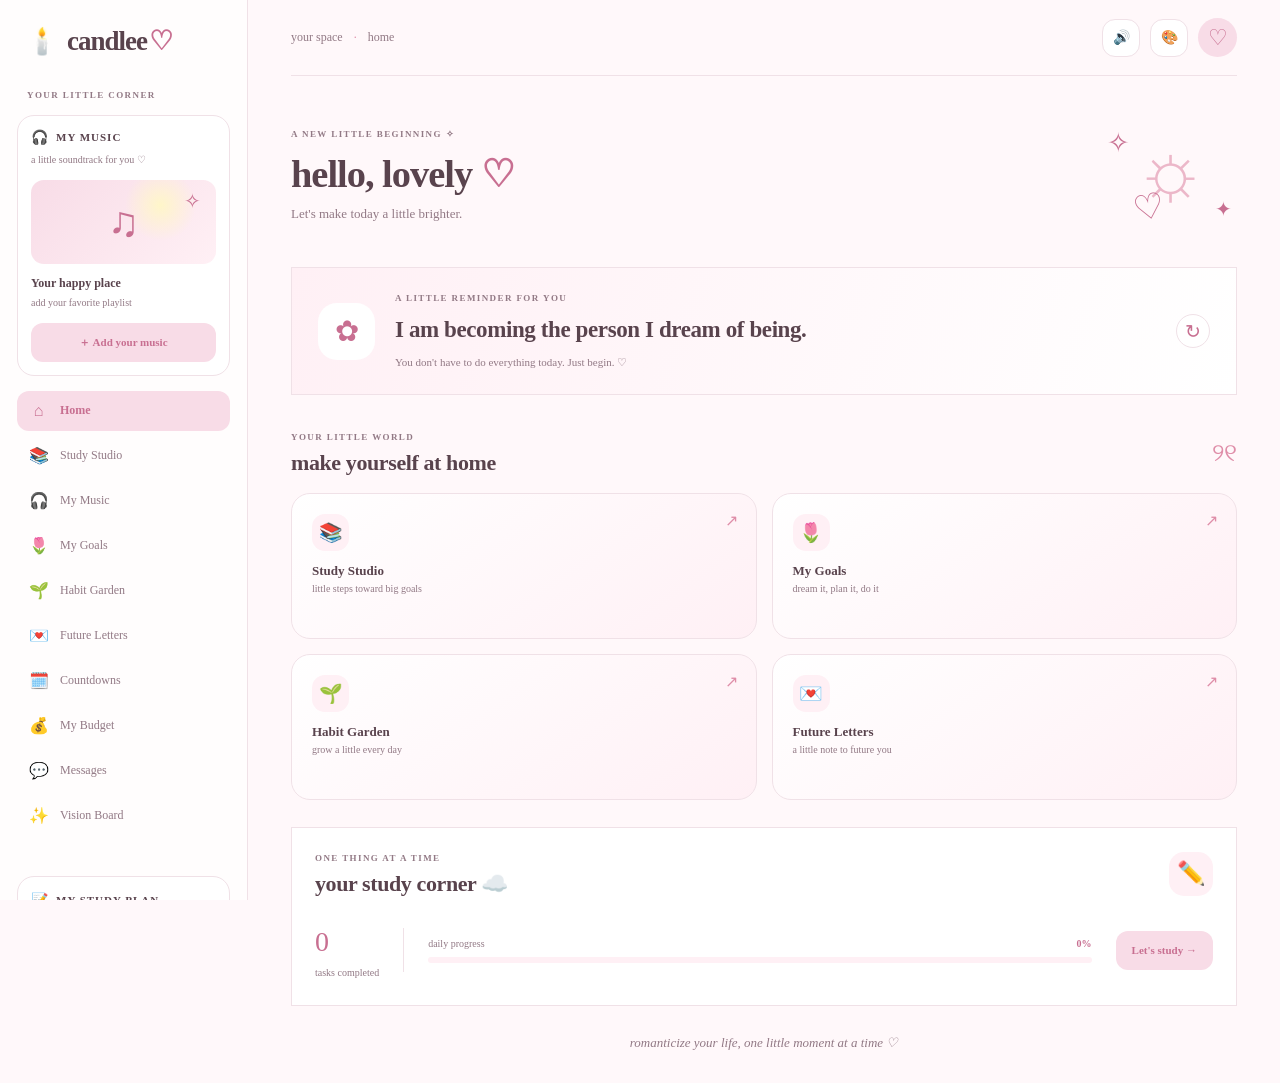
==== commit f9b29d18: "Reorganize navigation and move mini music player" ====
--- a/index.html
+++ b/index.html
@@ -1,4 +1,3 @@
-```html
 <!DOCTYPE html>
 <html lang="en">
 <head>
@@ -31,53 +30,7 @@
 
       <p class="sidebar-caption">YOUR LITTLE CORNER</p>
 
-      <nav class="navigation" aria-label="Main navigation">
-
-        <button class="nav-item active" data-page="home">
-          <span>⌂</span> Home
-        </button>
-
-        <button class="nav-item" data-page="study">
-          <span>📚</span> Study Studio
-        </button>
-
-        <button class="nav-item" data-page="music">
-          <span>🎧</span> My Music
-        </button>
-
-        <button class="nav-item" data-page="goals">
-          <span>🌷</span> My Goals
-        </button>
-
-        <button class="nav-item" data-page="habits">
-          <span>🌱</span> Habit Garden
-        </button>
-
-        <button class="nav-item" data-page="letters">
-          <span>💌</span> Future Letters
-        </button>
-
-        <button class="nav-item" data-page="countdowns">
-          <span>🗓️</span> Countdowns
-        </button>
-
-        <button class="nav-item" data-page="budget">
-          <span>💰</span> My Budget
-        </button>
-
-        <button class="nav-item" data-page="messages">
-          <span>💬</span> Messages
-        </button>
-
-        <button class="nav-item" data-page="vision">
-          <span>✨</span> Vision Board
-        </button>
-
-      </nav>
-
-      <div class="sidebar-divider"></div>
-
-      <!-- MINI MUSIC PLAYER -->
+      <!-- MINI MUSIC PLAYER: MOVED ABOVE NAVIGATION -->
       <section class="mini-widget music-widget">
 
         <div class="widget-heading">
@@ -126,6 +79,53 @@
         </div>
 
       </section>
+
+      <!-- MAIN NAVIGATION -->
+      <nav class="navigation" aria-label="Main navigation">
+
+        <button class="nav-item active" data-page="home">
+          <span>⌂</span> Home
+        </button>
+
+        <button class="nav-item" data-page="study">
+          <span>📚</span> Study Studio
+        </button>
+
+        <button class="nav-item" data-page="music">
+          <span>🎧</span> My Music
+        </button>
+
+        <button class="nav-item" data-page="goals">
+          <span>🌷</span> My Goals
+        </button>
+
+        <button class="nav-item" data-page="habits">
+          <span>🌱</span> Habit Garden
+        </button>
+
+        <button class="nav-item" data-page="letters">
+          <span>💌</span> Future Letters
+        </button>
+
+        <button class="nav-item" data-page="countdowns">
+          <span>🗓️</span> Countdowns
+        </button>
+
+        <button class="nav-item" data-page="budget">
+          <span>💰</span> My Budget
+        </button>
+
+        <button class="nav-item" data-page="messages">
+          <span>💬</span> Messages
+        </button>
+
+        <button class="nav-item" data-page="vision">
+          <span>✨</span> Vision Board
+        </button>
+
+      </nav>
+
+      <div class="sidebar-divider"></div>
 
       <!-- MINI STUDY PLAN -->
       <section class="mini-widget study-widget">
@@ -747,35 +747,4 @@
 
             <button class="theme-choice" data-theme-choice="lavender">
               <span class="theme-swatch lavender-swatch"></span>
-              <span>Lavender Haze</span>
-            </button>
-
-            <button class="theme-choice" data-theme-choice="dark">
-              <span class="theme-swatch dark-swatch"></span>
-              <span>Dark Mode</span>
-            </button>
-
-          </div>
-
-          <p class="tiny-note">Your selected theme is saved in this browser.</p>
-
-        </section>
-
-      </div>
-
-      <!-- TOAST NOTIFICATIONS -->
-      <div class="toast" id="toast" role="status" aria-live="polite"></div>
-
-      <footer class="mobile-footer">
-        candlee ♡ a little light for your everyday
-      </footer>
-
-    </main>
-
-  </div>
-
-  <script src="script.js"></script>
-
-</body>
-</html>
-```
+              <span>Lav
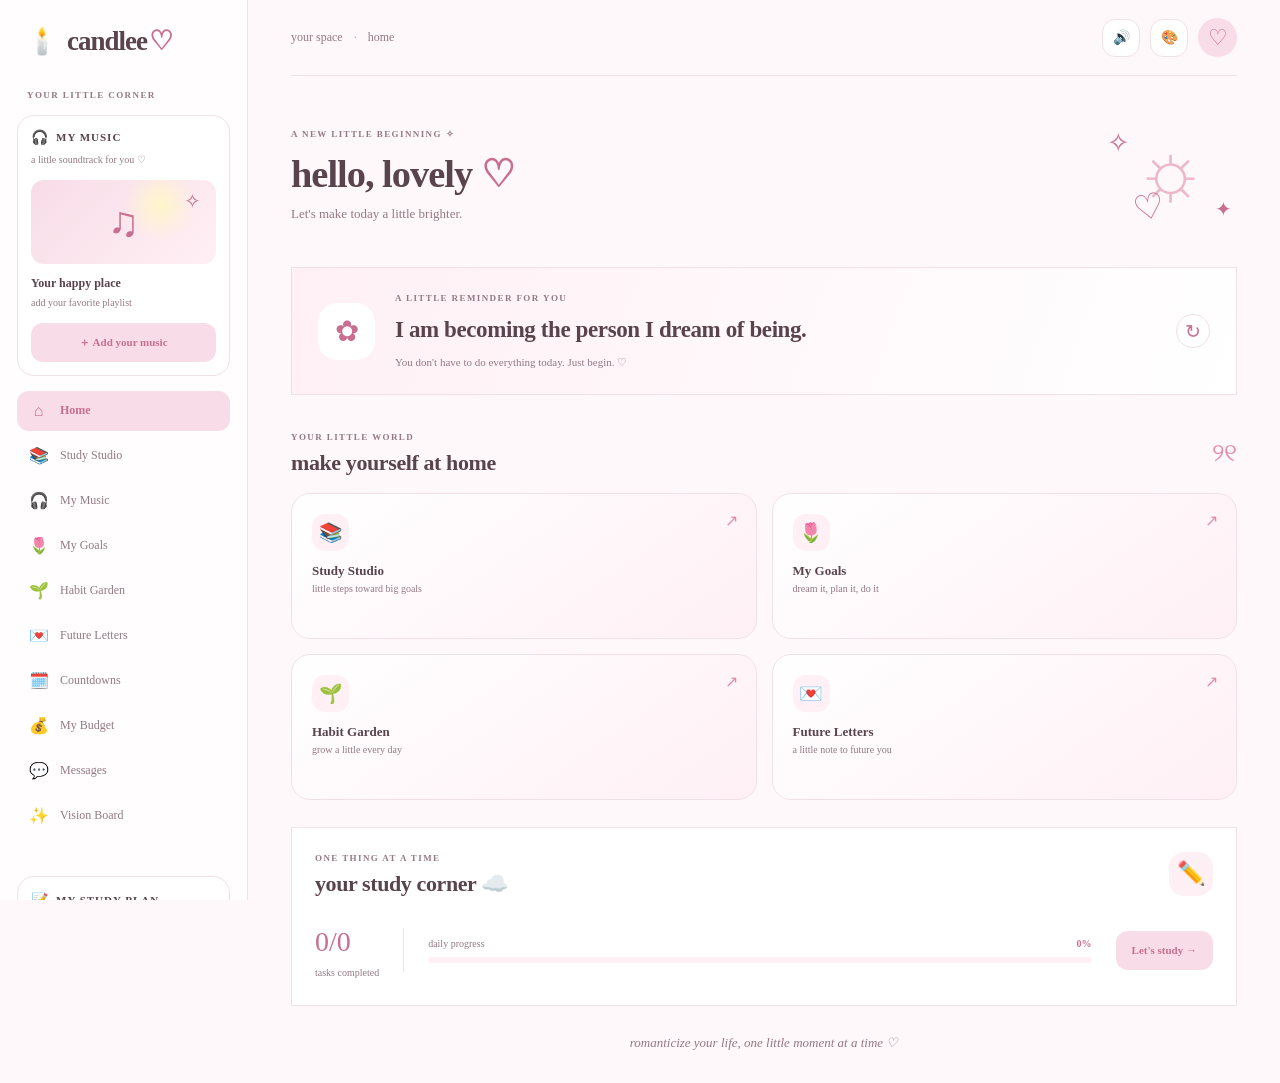
==== commit abc53597: "Update button label to 'Lavender Haze'" ====
--- a/index.html
+++ b/index.html
@@ -747,4 +747,20 @@
 
             <button class="theme-choice" data-theme-choice="lavender">
               <span class="theme-swatch lavender-swatch"></span>
-              <span>Lav
+              <span>Lavender Haze</span>
+            </button>
+
+          </div>
+
+        </section>
+
+      </div>
+
+    </main>
+
+  </div>
+
+  <script src="script.js" defer></script>
+
+</body>
+</html>
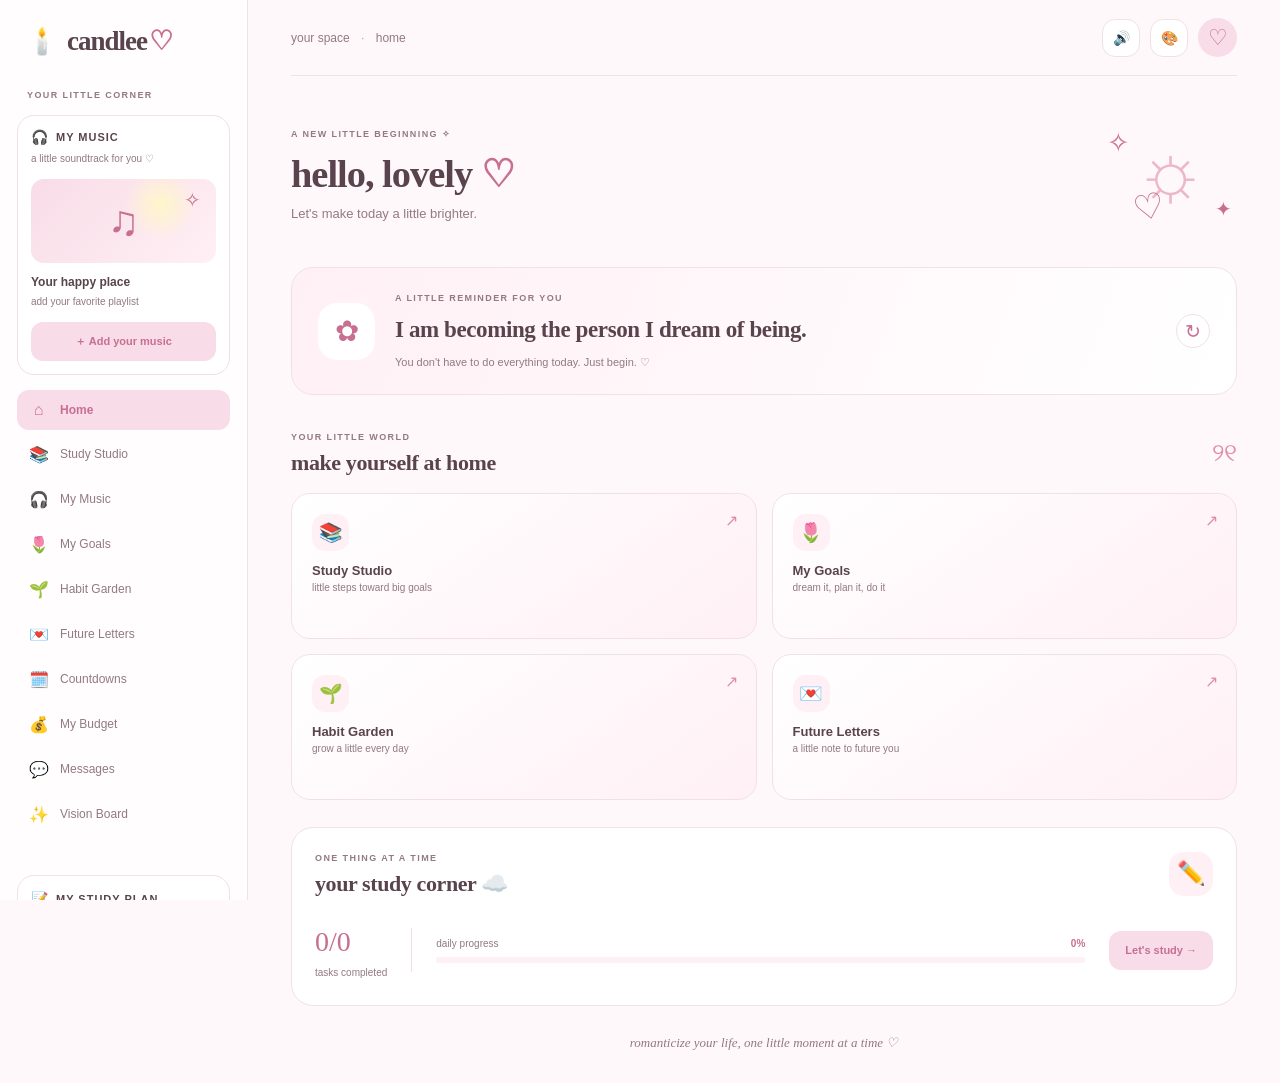
==== commit 65978d41: "Add new theme options to index.html" ====
--- a/index.html
+++ b/index.html
@@ -1,3 +1,4 @@
+
 <!DOCTYPE html>
 <html lang="en">
 <head>
@@ -30,7 +31,7 @@
 
       <p class="sidebar-caption">YOUR LITTLE CORNER</p>
 
-      <!-- MINI MUSIC PLAYER: MOVED ABOVE NAVIGATION -->
+      <!-- MINI MUSIC PLAYER -->
       <section class="mini-widget music-widget">
 
         <div class="widget-heading">
@@ -50,7 +51,7 @@
           add your favorite playlist
         </p>
 
-        <button class="soft-button full-button" id="add-music-button">
+        <button type="button" class="soft-button full-button" id="add-music-button">
           ＋ Add your music
         </button>
 
@@ -65,11 +66,11 @@
             placeholder="Paste your playlist link..."
           >
 
-          <button class="soft-button full-button" id="save-music-button">
+          <button type="button" class="soft-button full-button" id="save-music-button">
             Add playlist ♡
           </button>
 
-          <button class="text-button full-button" id="cancel-music-button">
+          <button type="button" class="text-button full-button" id="cancel-music-button">
             Cancel
           </button>
 
@@ -83,43 +84,43 @@
       <!-- MAIN NAVIGATION -->
       <nav class="navigation" aria-label="Main navigation">
 
-        <button class="nav-item active" data-page="home">
+        <button type="button" class="nav-item active" data-page="home">
           <span>⌂</span> Home
         </button>
 
-        <button class="nav-item" data-page="study">
+        <button type="button" class="nav-item" data-page="study">
           <span>📚</span> Study Studio
         </button>
 
-        <button class="nav-item" data-page="music">
+        <button type="button" class="nav-item" data-page="music">
           <span>🎧</span> My Music
         </button>
 
-        <button class="nav-item" data-page="goals">
+        <button type="button" class="nav-item" data-page="goals">
           <span>🌷</span> My Goals
         </button>
 
-        <button class="nav-item" data-page="habits">
+        <button type="button" class="nav-item" data-page="habits">
           <span>🌱</span> Habit Garden
         </button>
 
-        <button class="nav-item" data-page="letters">
+        <button type="button" class="nav-item" data-page="letters">
           <span>💌</span> Future Letters
         </button>
 
-        <button class="nav-item" data-page="countdowns">
+        <button type="button" class="nav-item" data-page="countdowns">
           <span>🗓️</span> Countdowns
         </button>
 
-        <button class="nav-item" data-page="budget">
+        <button type="button" class="nav-item" data-page="budget">
           <span>💰</span> My Budget
         </button>
 
-        <button class="nav-item" data-page="messages">
+        <button type="button" class="nav-item" data-page="messages">
           <span>💬</span> Messages
         </button>
 
-        <button class="nav-item" data-page="vision">
+        <button type="button" class="nav-item" data-page="vision">
           <span>✨</span> Vision Board
         </button>
 
@@ -130,7 +131,12 @@
       <!-- MINI STUDY PLAN -->
       <section class="mini-widget study-widget">
 
-        <button class="widget-heading study-widget-toggle" id="study-widget-toggle" aria-expanded="true">
+        <button
+          type="button"
+          class="widget-heading study-widget-toggle"
+          id="study-widget-toggle"
+          aria-expanded="true"
+        >
           <span>📝</span>
           <h3>MY STUDY PLAN</h3>
           <span class="expand-icon" id="expand-icon">⌄</span>
@@ -153,7 +159,7 @@
 
           <div id="mini-task-list" class="mini-task-list"></div>
 
-          <button class="text-button full-button" data-page="study">
+          <button type="button" class="text-button full-button" data-page="study">
             Open Study Studio →
           </button>
 
@@ -182,11 +188,23 @@
 
         <div class="topbar-actions">
 
-          <button class="icon-button" id="sound-toggle" title="Toggle button sounds" aria-label="Toggle button sounds">
+          <button
+            type="button"
+            class="icon-button"
+            id="sound-toggle"
+            title="Toggle button sounds"
+            aria-label="Toggle button sounds"
+          >
             🔊
           </button>
 
-          <button class="icon-button" id="theme-open-button" title="Change theme" aria-label="Change theme">
+          <button
+            type="button"
+            class="icon-button"
+            id="theme-open-button"
+            title="Change theme"
+            aria-label="Change theme"
+          >
             🎨
           </button>
 
@@ -237,7 +255,13 @@
             <p>You don't have to do everything today. Just begin. ♡</p>
           </div>
 
-          <button class="affirmation-refresh" id="new-affirmation" title="New affirmation" aria-label="Show another affirmation">
+          <button
+            type="button"
+            class="affirmation-refresh"
+            id="new-affirmation"
+            title="New affirmation"
+            aria-label="Show another affirmation"
+          >
             ↻
           </button>
 
@@ -257,28 +281,28 @@
 
         <div class="quick-grid">
 
-          <button class="quick-card study-card" data-page="study">
+          <button type="button" class="quick-card study-card" data-page="study">
             <span class="quick-icon">📚</span>
             <span class="quick-title">Study Studio</span>
             <span class="quick-description">little steps toward big goals</span>
             <span class="quick-arrow">↗</span>
           </button>
 
-          <button class="quick-card goals-card" data-page="goals">
+          <button type="button" class="quick-card goals-card" data-page="goals">
             <span class="quick-icon">🌷</span>
             <span class="quick-title">My Goals</span>
             <span class="quick-description">dream it, plan it, do it</span>
             <span class="quick-arrow">↗</span>
           </button>
 
-          <button class="quick-card habits-card" data-page="habits">
+          <button type="button" class="quick-card habits-card" data-page="habits">
             <span class="quick-icon">🌱</span>
             <span class="quick-title">Habit Garden</span>
             <span class="quick-description">grow a little every day</span>
             <span class="quick-arrow">↗</span>
           </button>
 
-          <button class="quick-card letters-card" data-page="letters">
+          <button type="button" class="quick-card letters-card" data-page="letters">
             <span class="quick-icon">💌</span>
             <span class="quick-title">Future Letters</span>
             <span class="quick-description">a little note to future you</span>
@@ -321,7 +345,7 @@
               </div>
             </div>
 
-            <button class="soft-button" data-page="study">
+            <button type="button" class="soft-button" data-page="study">
               Let's study →
             </button>
 
@@ -358,7 +382,9 @@
             </div>
 
             <form id="new-task-form" class="new-task-form">
-              <label class="visually-hidden" for="new-task-input">New study task</label>
+              <label class="visually-hidden" for="new-task-input">
+                New study task
+              </label>
 
               <input
                 type="text"
@@ -391,20 +417,124 @@
             <p class="timer-caption" id="timer-caption">one thing at a time.</p>
 
             <div class="timer-controls">
-              <button class="soft-button" id="timer-start">Start</button>
-              <button class="outline-button" id="timer-reset">Reset</button>
+              <button type="button" class="soft-button" id="timer-start">Start</button>
+              <button type="button" class="outline-button" id="timer-reset">Reset</button>
             </div>
 
             <div class="timer-presets">
-              <button data-minutes="15">15 min</button>
-              <button class="selected" data-minutes="25">25 min</button>
-              <button data-minutes="45">45 min</button>
+              <button type="button" data-minutes="15">15 min</button>
+              <button type="button" class="selected" data-minutes="25">25 min</button>
+              <button type="button" data-minutes="45">45 min</button>
             </div>
 
           </section>
 
         </div>
 
+        <!-- DIGITAL NOTEBOOK -->
+        <section class="content-card notebook-card" id="digital-notebook">
+
+          <div class="notebook-heading">
+            <div>
+              <p class="eyebrow">YOUR LITTLE CORNER OF KNOWLEDGE</p>
+              <h2>the digital notebook <span>✒️</span></h2>
+              <p class="notebook-subtitle">
+                Collect your thoughts, one page at a time.
+              </p>
+            </div>
+
+            <button type="button" class="soft-button" id="notebook-new-page">
+              ＋ New Page
+            </button>
+          </div>
+
+          <label class="visually-hidden" for="notebook-search">
+            Search notebook pages
+          </label>
+
+          <input
+            type="search"
+            id="notebook-search"
+            class="notebook-search"
+            placeholder="Search your pages..."
+          >
+
+          <div class="notebook-layout">
+
+            <aside class="notebook-sidebar">
+              <p class="eyebrow">YOUR PAGES</p>
+              <div id="notebook-page-list" class="notebook-page-list"></div>
+            </aside>
+
+            <div class="notebook-paper" id="notebook-paper">
+              <div class="notebook-paper-inner">
+
+                <p class="notebook-chapter">A NOTE TO REMEMBER</p>
+
+                <label for="notebook-page-subject" class="notebook-field-label">
+                  SUBJECT / COLLECTION
+                </label>
+
+                <input
+                  type="text"
+                  id="notebook-page-subject"
+                  class="notebook-subject"
+                  placeholder="e.g. Biology, Literature, Personal..."
+                  maxlength="80"
+                  disabled
+                >
+
+                <label for="notebook-page-title" class="notebook-field-label">
+                  PAGE TITLE
+                </label>
+
+                <input
+                  type="text"
+                  id="notebook-page-title"
+                  class="notebook-title"
+                  placeholder="Give this page a title..."
+                  maxlength="120"
+                  disabled
+                >
+
+                <label for="notebook-page-body" class="notebook-field-label">
+                  YOUR NOTES
+                </label>
+
+                <textarea
+                  id="notebook-page-body"
+                  class="notebook-writing"
+                  placeholder="Begin wherever your thoughts take you..."
+                  disabled
+                ></textarea>
+
+                <div class="notebook-footer">
+                  <span id="notebook-save-status" aria-live="polite">
+                    Create a page to begin ♡
+                  </span>
+
+                  <button
+                    type="button"
+                    class="outline-button"
+                    id="notebook-delete-page"
+                    disabled
+                  >
+                    Delete Page
+                  </button>
+                </div>
+
+              </div>
+            </div>
+
+          </div>
+
+          <p class="tiny-note">
+            Your pages save in this browser on this device. ♡
+          </p>
+
+        </section>
+
+        <!-- OTHER STUDY FEATURES -->
         <section class="content-card study-coming-soon">
 
           <p class="eyebrow">MORE GOOD THINGS ARE GROWING</p>
@@ -438,7 +568,7 @@
             Add a Spotify playlist using its link. Candlee will display the official Spotify player.
           </p>
 
-          <button class="soft-button" id="music-page-add">
+          <button type="button" class="soft-button" id="music-page-add">
             ＋ Add a Spotify playlist
           </button>
 
@@ -471,7 +601,15 @@
 
           <form id="goal-form" class="new-task-form">
             <label class="visually-hidden" for="goal-input">New goal</label>
-            <input id="goal-input" type="text" placeholder="What's something you want to achieve?" maxlength="160" required>
+
+            <input
+              id="goal-input"
+              type="text"
+              placeholder="What's something you want to achieve?"
+              maxlength="160"
+              required
+            >
+
             <button class="soft-button" type="submit">＋ Add goal</button>
           </form>
 
@@ -495,8 +633,18 @@
           <h2>Today's habits</h2>
 
           <form id="habit-form" class="new-task-form">
-            <label class="visually-hidden" for="habit-input">New daily habit</label>
-            <input id="habit-input" type="text" placeholder="A habit you want to build..." maxlength="120" required>
+            <label class="visually-hidden" for="habit-input">
+              New daily habit
+            </label>
+
+            <input
+              id="habit-input"
+              type="text"
+              placeholder="A habit you want to build..."
+              maxlength="120"
+              required
+            >
+
             <button class="soft-button" type="submit">＋ Add habit</button>
           </form>
 
@@ -522,13 +670,25 @@
           <form id="letter-form" class="stacked-form">
 
             <label for="letter-title">Letter title</label>
-            <input id="letter-title" type="text" maxlength="100" placeholder="Dear future me..." required>
+            <input
+              id="letter-title"
+              type="text"
+              maxlength="100"
+              placeholder="Dear future me..."
+              required
+            >
 
             <label for="letter-date">When should it open?</label>
             <input id="letter-date" type="date" required>
 
             <label for="letter-body">Your letter</label>
-            <textarea id="letter-body" rows="6" maxlength="5000" placeholder="Write anything your heart needs to say..." required></textarea>
+            <textarea
+              id="letter-body"
+              rows="6"
+              maxlength="5000"
+              placeholder="Write anything your heart needs to say..."
+              required
+            ></textarea>
 
             <button type="submit" class="soft-button">Seal my letter 💌</button>
 
@@ -560,10 +720,22 @@
           <h2>Something to look forward to</h2>
 
           <form id="countdown-form" class="new-task-form">
-            <label class="visually-hidden" for="countdown-title">Countdown title</label>
-            <input id="countdown-title" type="text" placeholder="Exam, birthday, appointment..." maxlength="100" required>
-
-            <label class="visually-hidden" for="countdown-date">Countdown date</label>
+            <label class="visually-hidden" for="countdown-title">
+              Countdown title
+            </label>
+
+            <input
+              id="countdown-title"
+              type="text"
+              placeholder="Exam, birthday, appointment..."
+              maxlength="100"
+              required
+            >
+
+            <label class="visually-hidden" for="countdown-date">
+              Countdown date
+            </label>
+
             <input id="countdown-date" type="datetime-local" required>
 
             <button type="submit" class="soft-button">＋ Add</button>
@@ -603,8 +775,19 @@
           </div>
 
           <form id="budget-goal-form" class="new-task-form">
-            <label class="visually-hidden" for="budget-goal-input">Savings goal in dollars</label>
-            <input id="budget-goal-input" type="number" min="0" step="0.01" placeholder="Set savings goal ($)" required>
+            <label class="visually-hidden" for="budget-goal-input">
+              Savings goal in dollars
+            </label>
+
+            <input
+              id="budget-goal-input"
+              type="number"
+              min="0"
+              step="0.01"
+              placeholder="Set savings goal ($)"
+              required
+            >
+
             <button class="soft-button" type="submit">Set goal</button>
           </form>
 
@@ -613,13 +796,35 @@
           </div>
 
           <form id="budget-entry-form" class="new-task-form budget-entry-form">
-            <label class="visually-hidden" for="budget-entry-name">Transaction description</label>
-            <input id="budget-entry-name" type="text" placeholder="What did you save or spend?" maxlength="120" required>
-
-            <label class="visually-hidden" for="budget-entry-amount">Transaction amount</label>
-            <input id="budget-entry-amount" type="number" min="0.01" step="0.01" placeholder="Amount ($)" required>
-
-            <label class="visually-hidden" for="budget-entry-type">Transaction type</label>
+            <label class="visually-hidden" for="budget-entry-name">
+              Transaction description
+            </label>
+
+            <input
+              id="budget-entry-name"
+              type="text"
+              placeholder="What did you save or spend?"
+              maxlength="120"
+              required
+            >
+
+            <label class="visually-hidden" for="budget-entry-amount">
+              Transaction amount
+            </label>
+
+            <input
+              id="budget-entry-amount"
+              type="number"
+              min="0.01"
+              step="0.01"
+              placeholder="Amount ($)"
+              required
+            >
+
+            <label class="visually-hidden" for="budget-entry-type">
+              Transaction type
+            </label>
+
             <select id="budget-entry-type">
               <option value="income">Saved / earned</option>
               <option value="expense">Spent</option>
@@ -684,10 +889,21 @@
           <form id="vision-form" class="stacked-form">
 
             <label for="vision-title">Dream or intention</label>
-            <input id="vision-title" type="text" maxlength="120" placeholder="My dream life includes..." required>
+            <input
+              id="vision-title"
+              type="text"
+              maxlength="120"
+              placeholder="My dream life includes..."
+              required
+            >
 
             <label for="vision-note">A little description</label>
-            <textarea id="vision-note" rows="3" maxlength="500" placeholder="Why does this matter to me?"></textarea>
+            <textarea
+              id="vision-note"
+              rows="3"
+              maxlength="500"
+              placeholder="Why does this matter to me?"
+            ></textarea>
 
             <button type="submit" class="soft-button">＋ Add to my board</button>
 
@@ -702,7 +918,12 @@
       <!-- THEME MODAL -->
       <div class="modal-backdrop" id="theme-modal" hidden>
 
-        <section class="theme-modal" role="dialog" aria-modal="true" aria-labelledby="theme-modal-title">
+        <section
+          class="theme-modal"
+          role="dialog"
+          aria-modal="true"
+          aria-labelledby="theme-modal-title"
+        >
 
           <div class="modal-heading">
             <div>
@@ -710,46 +931,75 @@
               <h2 id="theme-modal-title">Choose your vibe 🎨</h2>
             </div>
 
-            <button class="icon-button" id="theme-close-button" aria-label="Close theme chooser">×</button>
+            <button
+              type="button"
+              class="icon-button"
+              id="theme-close-button"
+              aria-label="Close theme chooser"
+            >
+              ×
+            </button>
           </div>
 
           <div class="theme-grid">
 
-            <button class="theme-choice" data-theme-choice="pink">
+            <button type="button" class="theme-choice" data-theme-choice="pink">
               <span class="theme-swatch pink-swatch"></span>
               <span>Cotton Candy</span>
             </button>
 
-            <button class="theme-choice" data-theme-choice="cream">
+            <button type="button" class="theme-choice" data-theme-choice="cream">
               <span class="theme-swatch cream-swatch"></span>
               <span>Cloud Nine</span>
             </button>
 
-            <button class="theme-choice" data-theme-choice="burgundy">
+            <button type="button" class="theme-choice" data-theme-choice="burgundy">
               <span class="theme-swatch burgundy-swatch"></span>
               <span>Cherry Cola</span>
             </button>
 
-            <button class="theme-choice" data-theme-choice="navy">
+            <button type="button" class="theme-choice" data-theme-choice="navy">
               <span class="theme-swatch navy-swatch"></span>
               <span>Midnight</span>
             </button>
 
-            <button class="theme-choice" data-theme-choice="yellow">
+            <button type="button" class="theme-choice" data-theme-choice="yellow">
               <span class="theme-swatch yellow-swatch"></span>
               <span>Lemon Drop</span>
             </button>
 
-            <button class="theme-choice" data-theme-choice="brown">
+            <button type="button" class="theme-choice" data-theme-choice="brown">
               <span class="theme-swatch brown-swatch"></span>
               <span>Teddy Bear</span>
             </button>
 
-            <button class="theme-choice" data-theme-choice="lavender">
+            <button type="button" class="theme-choice" data-theme-choice="lavender">
               <span class="theme-swatch lavender-swatch"></span>
               <span>Lavender Haze</span>
             </button>
 
+            <!-- NEW THEMES -->
+
+            <button type="button" class="theme-choice" data-theme-choice="light">
+              <span class="theme-swatch light-swatch"></span>
+              <span>Daydream</span>
+            </button>
+
+            <button type="button" class="theme-choice" data-theme-choice="red">
+              <span class="theme-swatch red-swatch"></span>
+              <span>Love Letter</span>
+            </button>
+
+            <button type="button" class="theme-choice" data-theme-choice="green">
+              <span class="theme-swatch green-swatch"></span>
+              <span>Secret Garden</span>
+            </button>
+
+            <button type="button" class="theme-choice" data-theme-choice="dark">
+              <span class="theme-swatch dark-swatch"></span>
+              <span>Eclipse</span>
+            </button>
+
           </div>
 
         </section>
@@ -760,6 +1010,7 @@
 
   </div>
 
+  <!-- KEEP THE EXISTING JAVASCRIPT FILE -->
   <script src="script.js" defer></script>
 
 </body>
--- a/style.css
+++ b/style.css
@@ -1,4 +1,4 @@
-```css
+
 /* =========================================
    CANDLEE ♡
    A little light for your everyday.
@@ -157,6 +157,7 @@
 
 button {
   color: inherit;
+  cursor: pointer;
 }
 
 button:focus-visible,
@@ -175,10 +176,6 @@
 button,
 a {
   -webkit-tap-highlight-color: transparent;
-}
-
-button {
-  cursor: pointer;
 }
 
 [hidden] {
@@ -891,18 +888,9 @@
   font-size: 16px;
 }
 
-.study-card {
-  background: linear-gradient(145deg, var(--surface), var(--surface-soft));
-}
-
-.goals-card {
-  background: linear-gradient(145deg, var(--surface), var(--surface-soft));
-}
-
-.habits-card {
-  background: linear-gradient(145deg, var(--surface), var(--surface-soft));
-}
-
+.study-card,
+.goals-card,
+.habits-card,
 .letters-card {
   background: linear-gradient(145deg, var(--surface), var(--surface-soft));
 }
@@ -1304,6 +1292,328 @@
   color: var(--text-soft);
   font-size: 10px;
   text-align: center;
+}
+
+/* DIGITAL NOTEBOOK */
+
+.notebook-card {
+  overflow: hidden;
+}
+
+.notebook-heading {
+  display: flex;
+  align-items: flex-start;
+  justify-content: space-between;
+  gap: 18px;
+  flex-wrap: wrap;
+  margin-bottom: 22px;
+}
+
+.notebook-heading h2 {
+  margin-bottom: 8px;
+}
+
+.notebook-heading .eyebrow {
+  margin-bottom: 8px;
+}
+
+.notebook-subtitle {
+  margin: 0;
+  color: var(--text-soft);
+  line-height: 1.6;
+}
+
+.notebook-search,
+.notebook-subject,
+.notebook-title,
+.notebook-writing {
+  box-sizing: border-box;
+  width: 100%;
+  max-width: 100%;
+  color: var(--text);
+}
+
+.notebook-search {
+  display: block;
+  margin-bottom: 20px;
+}
+
+.notebook-layout {
+  display: grid;
+  grid-template-columns: minmax(150px, 0.7fr) minmax(0, 2fr);
+  gap: 20px;
+  align-items: stretch;
+}
+
+.notebook-sidebar {
+  min-width: 0;
+  padding: 16px;
+  border: 1px solid var(--border);
+  border-radius: 14px;
+  background: var(--surface);
+}
+
+.notebook-sidebar > .eyebrow {
+  margin-bottom: 14px;
+}
+
+.notebook-page-list {
+  display: grid;
+  gap: 8px;
+}
+
+.notebook-page-button {
+  display: block;
+  width: 100%;
+  min-width: 0;
+  padding: 12px;
+  text-align: left;
+  overflow-wrap: anywhere;
+  border: 1px solid transparent;
+  border-radius: 9px;
+  background: transparent;
+  color: var(--text);
+  cursor: pointer;
+  font: inherit;
+  transition: background 0.2s ease, border-color 0.2s ease;
+}
+
+.notebook-page-button:hover {
+  background: var(--surface-soft);
+  border-color: var(--border);
+}
+
+.notebook-page-button.active {
+  background: var(--surface-soft);
+  border-color: var(--accent);
+}
+
+.notebook-page-button strong,
+.notebook-page-button span {
+  display: block;
+}
+
+.notebook-page-button strong {
+  margin-bottom: 5px;
+  font-size: 12px;
+  line-height: 1.5;
+}
+
+.notebook-page-button span {
+  color: var(--text-soft);
+  font-size: 10px;
+  line-height: 1.5;
+}
+
+.notebook-empty {
+  margin: 0;
+  font-size: 11px;
+  line-height: 1.7;
+  color: var(--text-soft);
+}
+
+/* Warm paper stays readable in every Candlee theme. */
+
+.notebook-paper {
+  --paper: #fbf7ec;
+  --paper-ink: #514637;
+  --paper-muted: #817664;
+  --paper-line: rgba(108, 133, 112, 0.2);
+
+  position: relative;
+  min-width: 0;
+  overflow: hidden;
+  color: var(--paper-ink);
+  border: 1px solid #d9cbb4;
+  border-radius: 5px 14px 14px 5px;
+
+  background:
+    linear-gradient(
+      90deg,
+      transparent 0,
+      transparent 37px,
+      rgba(176, 103, 92, 0.28) 38px,
+      transparent 39px
+    ),
+    repeating-linear-gradient(
+      to bottom,
+      var(--paper) 0,
+      var(--paper) 31px,
+      var(--paper-line) 32px,
+      var(--paper) 33px
+    );
+
+  box-shadow:
+    5px 5px 0 rgba(100, 77, 49, 0.06),
+    0 10px 24px rgba(70, 52, 31, 0.09);
+
+  transform-origin: left center;
+  backface-visibility: hidden;
+}
+
+.notebook-paper::before {
+  content: "";
+  position: absolute;
+  inset: 0 auto 0 0;
+  width: 6px;
+  background: rgba(113, 91, 63, 0.12);
+  pointer-events: none;
+}
+
+.notebook-paper-inner {
+  position: relative;
+  display: flex;
+  flex-direction: column;
+  min-height: 470px;
+  padding: 25px 24px 20px 54px;
+}
+
+.notebook-chapter {
+  margin: 0 0 22px;
+  color: #71836c;
+  font-size: 10px;
+  font-weight: 700;
+  letter-spacing: 0.16em;
+}
+
+.notebook-field-label {
+  display: block;
+  margin: 0 0 4px;
+  color: #8b7c68;
+  font-size: 9px;
+  font-weight: 700;
+  letter-spacing: 0.11em;
+}
+
+.notebook-subject,
+.notebook-title,
+.notebook-writing {
+  display: block;
+  border: 0;
+  border-radius: 0;
+  outline-offset: 3px;
+  background: transparent;
+  box-shadow: none;
+  font-family: inherit;
+}
+
+.notebook-subject {
+  min-height: 34px;
+  margin-bottom: 12px;
+  padding: 5px 0;
+  color: var(--paper-ink);
+  font-size: 12px;
+}
+
+.notebook-title {
+  min-height: 45px;
+  margin-bottom: 14px;
+  padding: 5px 0;
+  color: #425845;
+  font-family: var(--font-heading);
+  font-size: clamp(21px, 3vw, 29px);
+  font-weight: 600;
+  line-height: 1.4;
+}
+
+.notebook-writing {
+  flex: 1;
+  min-height: 230px;
+  padding: 0;
+  color: var(--paper-ink);
+  resize: vertical;
+  line-height: 33px;
+  font-size: 13px;
+  overflow-wrap: anywhere;
+}
+
+.notebook-subject::placeholder,
+.notebook-title::placeholder,
+.notebook-writing::placeholder {
+  color: #a99d8b;
+  opacity: 0.9;
+}
+
+.notebook-subject:focus,
+.notebook-title:focus,
+.notebook-writing:focus {
+  outline: 1px dashed #92a18a;
+}
+
+.notebook-subject:disabled,
+.notebook-title:disabled,
+.notebook-writing:disabled {
+  opacity: 0.8;
+  cursor: not-allowed;
+  -webkit-text-fill-color: var(--paper-ink);
+}
+
+.notebook-title:disabled {
+  -webkit-text-fill-color: #425845;
+}
+
+.notebook-footer {
+  display: flex;
+  justify-content: space-between;
+  align-items: center;
+  flex-wrap: wrap;
+  gap: 12px;
+  margin-top: 20px;
+  padding-top: 12px;
+  border-top: 1px solid rgba(108, 133, 112, 0.22);
+}
+
+.notebook-footer > span {
+  min-width: 0;
+  color: var(--paper-muted);
+  font-size: 10px;
+  line-height: 1.5;
+}
+
+.notebook-footer .outline-button {
+  min-height: 34px;
+  padding: 8px 11px;
+  border-color: #d9cbb4;
+  color: #756650;
+  font-size: 10px;
+}
+
+.notebook-footer .outline-button:hover {
+  background: rgba(113, 131, 108, 0.1);
+}
+
+.notebook-footer .outline-button:disabled {
+  opacity: 0.5;
+  cursor: not-allowed;
+}
+
+/* Small, quiet page-turn animation. */
+
+.notebook-paper.page-turn {
+  animation: notebook-page-turn 0.48s ease-in-out;
+}
+
+@keyframes notebook-page-turn {
+  0% {
+    transform: perspective(900px) rotateY(0deg);
+    box-shadow:
+      5px 5px 0 rgba(100, 77, 49, 0.06),
+      0 10px 24px rgba(70, 52, 31, 0.09);
+  }
+
+  45% {
+    transform: perspective(900px) rotateY(-8deg) translateX(3px);
+    box-shadow:
+      10px 8px 0 rgba(100, 77, 49, 0.08),
+      0 15px 28px rgba(70, 52, 31, 0.14);
+  }
+
+  100% {
+    transform: perspective(900px) rotateY(0deg);
+    box-shadow:
+      5px 5px 0 rgba(100, 77, 49, 0.06),
+      0 10px 24px rgba(70, 52, 31, 0.09);
+  }
 }
 
 /* HABITS, GOALS, LETTERS, AND VISION */
@@ -1828,6 +2138,72 @@
   }
 }
 
+/* NOTEBOOK RESPONSIVE LAYOUT */
+
+@media (max-width: 650px) {
+  .notebook-layout {
+    grid-template-columns: minmax(0, 1fr);
+    gap: 14px;
+  }
+
+  .notebook-sidebar {
+    padding: 12px;
+  }
+
+  .notebook-page-list {
+    grid-template-columns: repeat(2, minmax(0, 1fr));
+  }
+
+  .notebook-paper-inner {
+    min-height: 420px;
+    padding: 22px 15px 18px 43px;
+  }
+
+  .notebook-paper {
+    background:
+      linear-gradient(
+        90deg,
+        transparent 0,
+        transparent 29px,
+        rgba(176, 103, 92, 0.28) 30px,
+        transparent 31px
+      ),
+      repeating-linear-gradient(
+        to bottom,
+        #fbf7ec 0,
+        #fbf7ec 31px,
+        rgba(108, 133, 112, 0.2) 32px,
+        #fbf7ec 33px
+      );
+  }
+
+  .notebook-writing {
+    min-height: 200px;
+  }
+}
+
+@media (max-width: 420px) {
+  .notebook-heading {
+    gap: 12px;
+  }
+
+  .notebook-heading > .soft-button {
+    width: 100%;
+  }
+
+  .notebook-page-list {
+    grid-template-columns: minmax(0, 1fr);
+  }
+
+  .notebook-footer {
+    align-items: flex-start;
+  }
+
+  .notebook-footer .outline-button {
+    width: 100%;
+  }
+}
+
 /* REDUCED MOTION ACCESSIBILITY */
 
 @media (prefers-reduced-motion: reduce) {
@@ -1839,5 +2215,12 @@
     animation-iteration-count: 1 !important;
     transition-duration: 0.01ms !important;
   }
-}
-```
+
+  .notebook-paper.page-turn {
+    animation: none;
+  }
+
+  .notebook-page-button {
+    transition: none;
+  }
+}
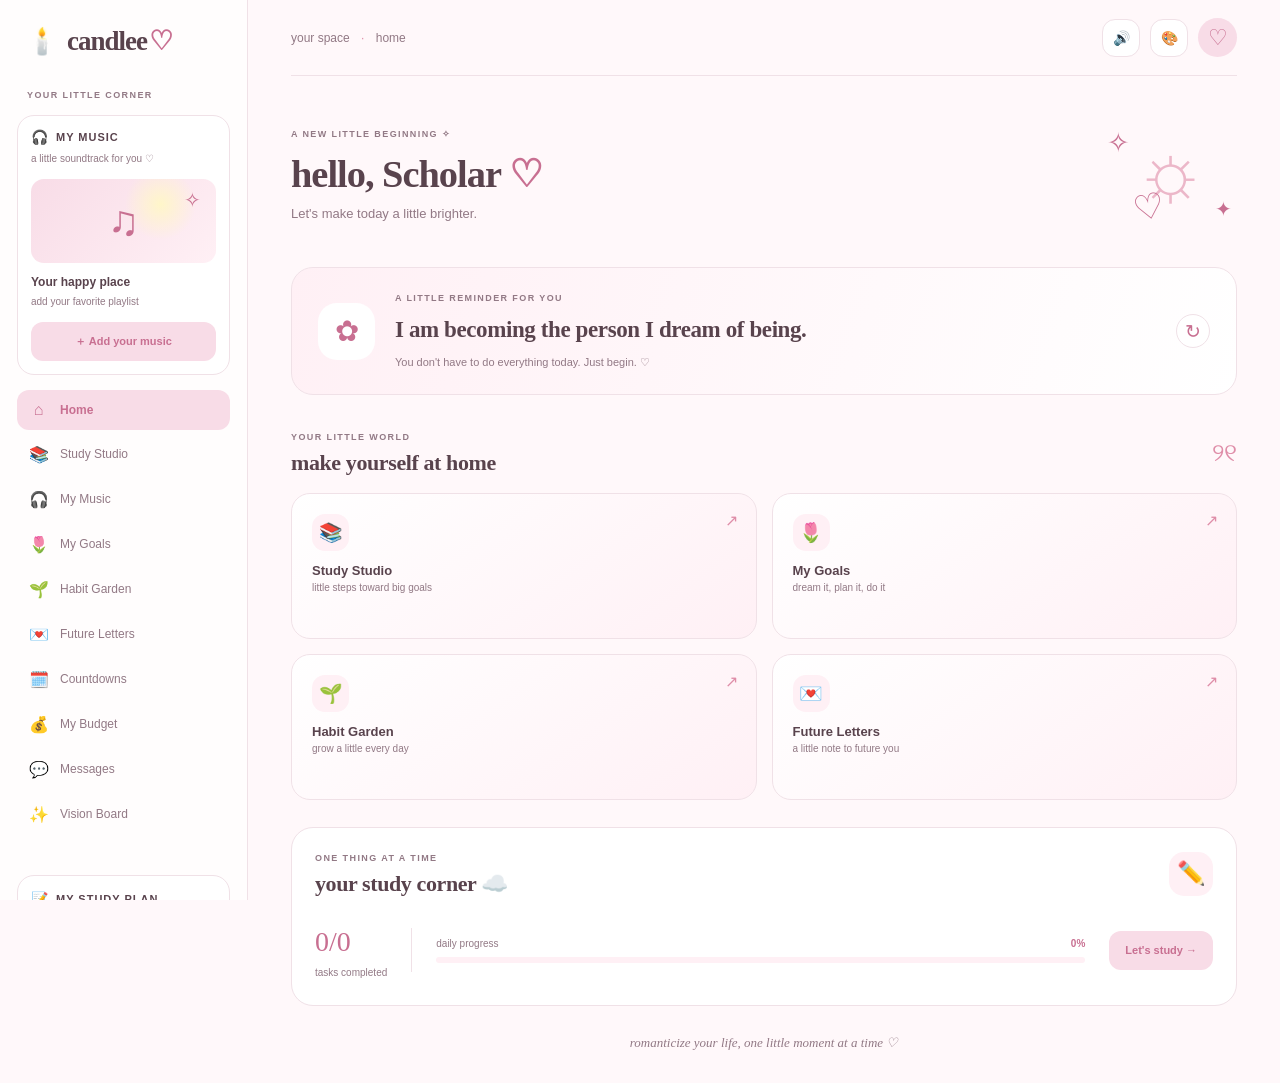
==== commit b4d88d35: "Change welcome heading from 'lovely' to 'Scholar'" ====
--- a/index.html
+++ b/index.html
@@ -223,7 +223,7 @@
             <p class="eyebrow">A NEW LITTLE BEGINNING ✧</p>
 
             <h1 id="welcome-heading">
-              hello, lovely<span class="heading-flower"> ♡</span>
+              hello, Scholar<span class="heading-flower"> ♡</span>
             </h1>
 
             <p class="welcome-subtitle">
@@ -1012,6 +1012,7 @@
 
   <!-- KEEP THE EXISTING JAVASCRIPT FILE -->
   <script src="script.js" defer></script>
+  <script src="study-tools.js" defer></script>
 
 </body>
 </html>
--- a/style.css
+++ b/style.css
@@ -1520,11 +1520,16 @@
   flex: 1;
   min-height: 230px;
   padding: 0;
+  margin: 0;
+  border: 0;
   color: var(--paper-ink);
   resize: vertical;
   line-height: 33px;
   font-size: 13px;
+  font-family: "DM Sans", sans-serif;
   overflow-wrap: anywhere;
+  background: transparent;
+  background-attachment: local;
 }
 
 .notebook-subject::placeholder,
@@ -2224,3 +2229,83 @@
     transition: none;
   }
 }
+
+/* =========================================
+   NEW CANDLEE THEMES ♡
+   ========================================= */
+
+/* Daydream — airy blue and soft white */
+body[data-theme="light"] {
+  --background: #f1f8ff;
+  --sidebar: #fbfdff;
+  --surface: #ffffff;
+  --surface-soft: #e4f1ff;
+  --accent: #8bb8e8;
+  --accent-strong: #568cc7;
+  --accent-light: #d4e8fc;
+  --text: #354b63;
+  --text-soft: #7b91a8;
+  --border: #dceaf7;
+}
+
+/* Love Letter — romantic red and blush */
+body[data-theme="red"] {
+  --background: #fff4f4;
+  --sidebar: #fffafa;
+  --surface: #ffffff;
+  --surface-soft: #ffe3e5;
+  --accent: #df737d;
+  --accent-strong: #bb4654;
+  --accent-light: #f8cbd0;
+  --text: #66343b;
+  --text-soft: #a4777d;
+  --border: #f1d8db;
+}
+
+/* Secret Garden — sage green and fresh cream */
+body[data-theme="green"] {
+  --background: #f3f8f0;
+  --sidebar: #fbfdf8;
+  --surface: #ffffff;
+  --surface-soft: #e4eedc;
+  --accent: #8baa78;
+  --accent-strong: #5d8050;
+  --accent-light: #d4e5c9;
+  --text: #3e5139;
+  --text-soft: #7e9276;
+  --border: #dce7d4;
+}
+
+/* Eclipse — deep, dreamy night */
+body[data-theme="dark"] {
+  --background: #19171e;
+  --sidebar: #211e28;
+  --surface: #27232f;
+  --surface-soft: #342b3c;
+  --accent: #d69ab9;
+  --accent-strong: #efb5d0;
+  --accent-light: #493044;
+  --text: #f6eaf1;
+  --text-soft: #c1adbd;
+  --border: #403543;
+  --shadow: 0 8px 28px rgba(0, 0, 0, 0.15);
+  --shadow-hover: 0 12px 32px rgba(0, 0, 0, 0.25);
+}
+
+/* Theme picker color swatches */
+.light-swatch {
+  background: #8bb8e8;
+}
+
+.red-swatch {
+  background: #df737d;
+}
+
+.green-swatch {
+  background: #8baa78;
+}
+
+/* Keep the Eclipse swatch consistent */
+.dark-swatch {
+  background: #27232f;
+}
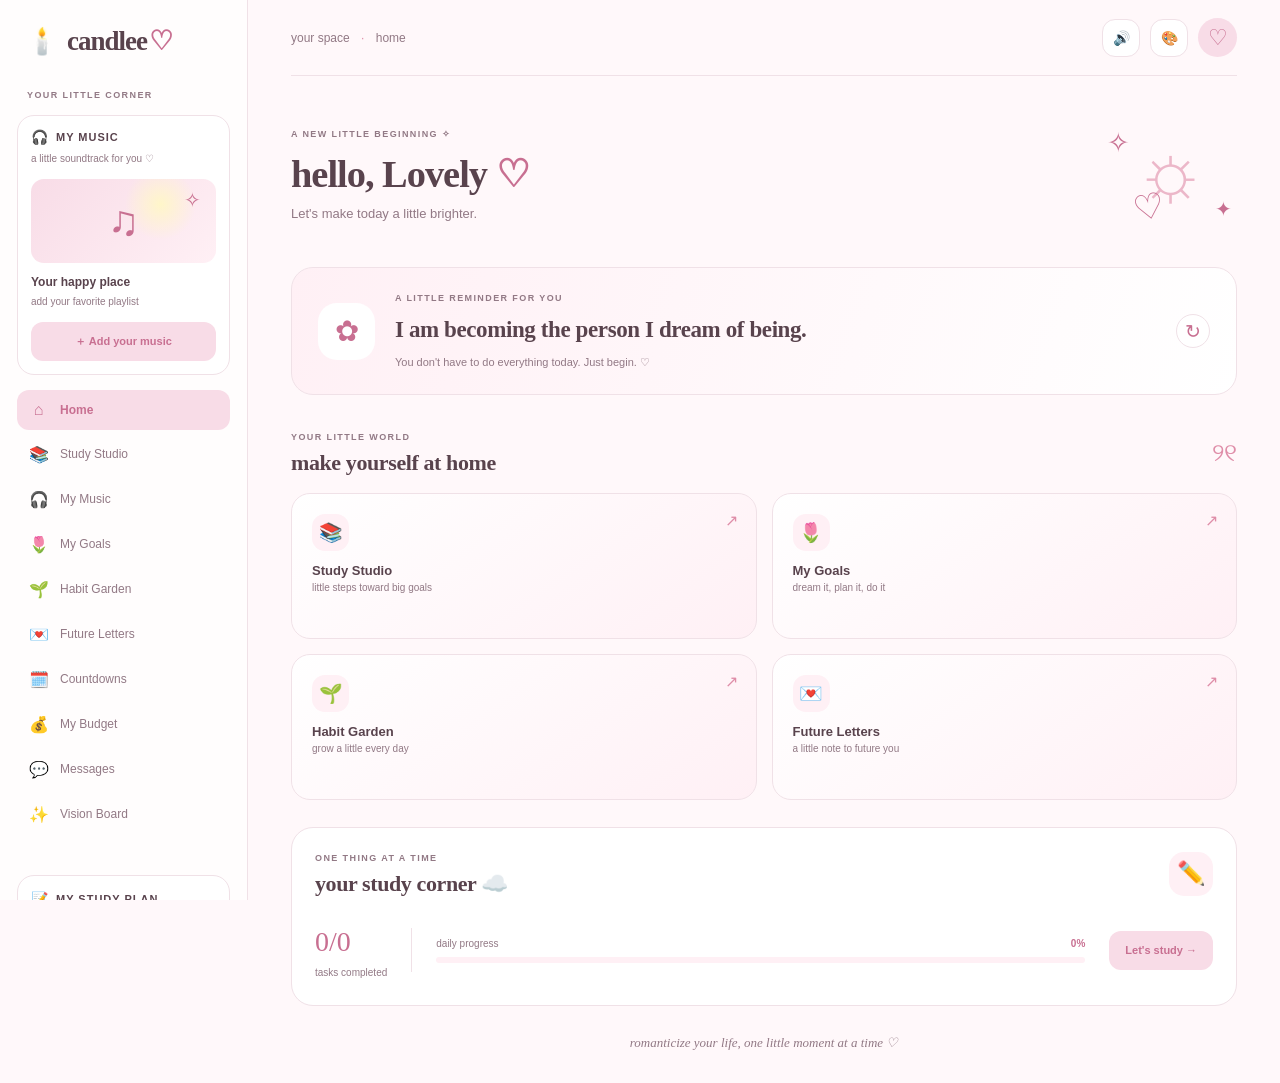
==== commit 52f47894: "Change greeting from 'Scholar' to 'Lovely'" ====
--- a/index.html
+++ b/index.html
@@ -223,7 +223,7 @@
             <p class="eyebrow">A NEW LITTLE BEGINNING ✧</p>
 
             <h1 id="welcome-heading">
-              hello, Scholar<span class="heading-flower"> ♡</span>
+              hello, Lovely<span class="heading-flower"> ♡</span>
             </h1>
 
             <p class="welcome-subtitle">
